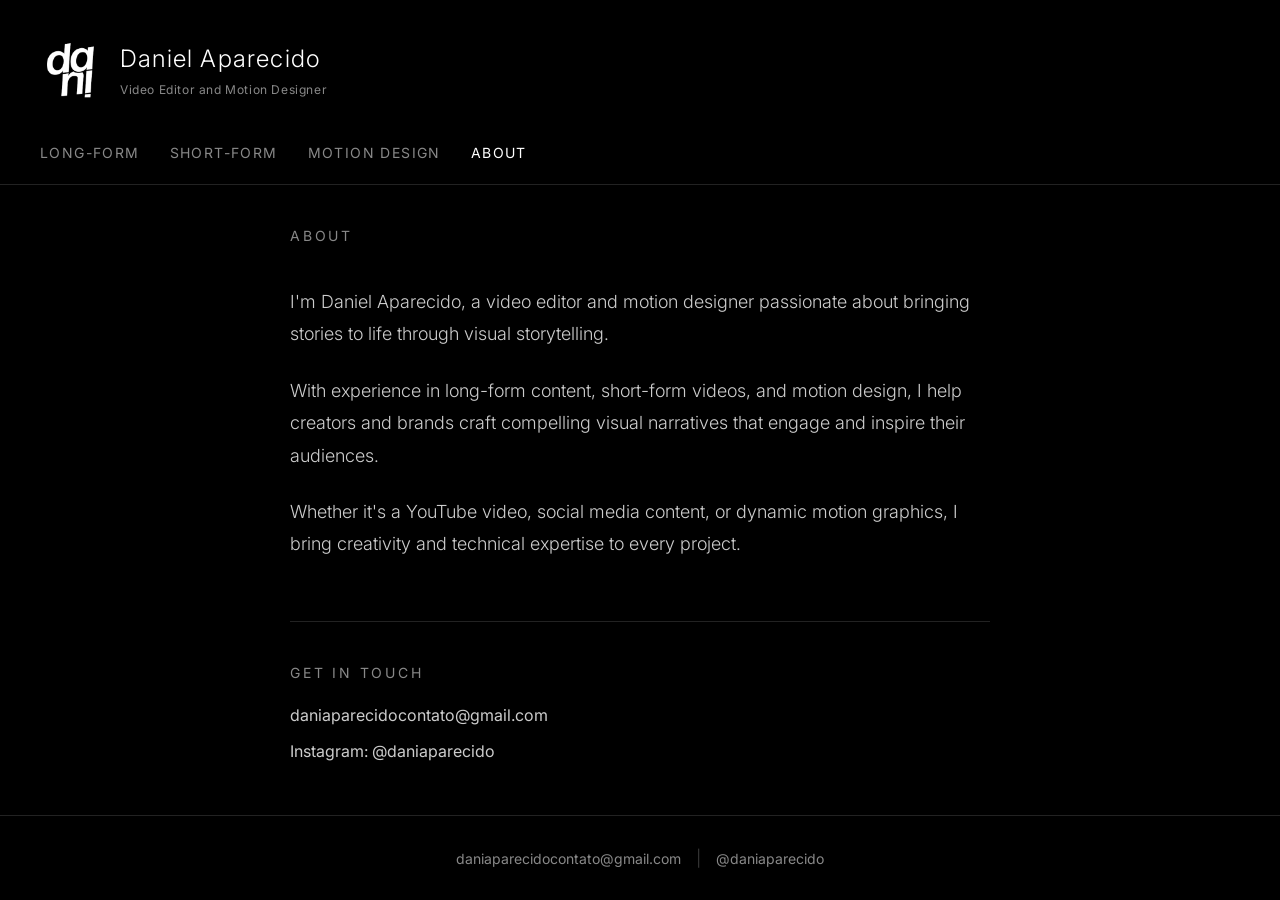
==== about.html @ bfdd849e "Release" ====
<!DOCTYPE html>
<html lang="en">
<head>
    <meta charset="UTF-8">
    <meta name="viewport" content="width=device-width, initial-scale=1.0">
    <meta name="description" content="About Daniel Aparecido - Video Editor and Motion Designer.">
    <title>About | Daniel Aparecido</title>
    <link rel="preconnect" href="https://fonts.googleapis.com">
    <link rel="preconnect" href="https://fonts.gstatic.com" crossorigin>
    <link href="https://fonts.googleapis.com/css2?family=Inter:wght@300;400;500&display=swap" rel="stylesheet">
    <link rel="stylesheet" href="css/styles.css">
</head>
<body>
    <header class="header">
        <div class="header-content">
            <a href="index.html" class="logo-link">
                <img src="images/logo.png" alt="Daniel Aparecido Logo" class="logo">
            </a>
            <div class="header-text">
                <h1 class="site-title">Daniel Aparecido</h1>
                <p class="site-subtitle">Video Editor and Motion Designer</p>
            </div>
        </div>
    </header>

    <nav class="nav">
        <ul class="nav-list">
            <li><a href="index.html" class="nav-link">Long-form</a></li>
            <li><a href="index.html#short-form" class="nav-link">Short-form</a></li>
            <li><a href="index.html#motion-design" class="nav-link">Motion Design</a></li>
            <li><a href="about.html" class="nav-link active">About</a></li>
        </ul>
    </nav>

    <main class="main about-main">
        <div class="about-content">
            <div class="about-text">
                <h2 class="about-heading">ABOUT</h2>
                <p class="about-bio">
                    I'm Daniel Aparecido, a video editor and motion designer passionate about bringing stories to life through visual storytelling.
                </p>
                <p class="about-bio">
                    With experience in long-form content, short-form videos, and motion design, I help creators and brands craft compelling visual narratives that engage and inspire their audiences.
                </p>
                <p class="about-bio">
                    Whether it's a YouTube video, social media content, or dynamic motion graphics, I bring creativity and technical expertise to every project.
                </p>

                <div class="about-contact">
                    <h3 class="contact-heading">GET IN TOUCH</h3>
                    <p class="contact-item">
                        <a href="mailto:daniaparecidocontato@gmail.com">daniaparecidocontato@gmail.com</a>
                    </p>
                    <p class="contact-item">
                        <a href="https://instagram.com/daniaparecido" target="_blank" rel="noopener noreferrer">Instagram: @daniaparecido</a>
                    </p>
                </div>
            </div>
        </div>
    </main>

    <footer class="footer">
        <div class="footer-content">
            <a href="mailto:daniaparecidocontato@gmail.com" class="footer-link">daniaparecidocontato@gmail.com</a>
            <span class="footer-divider">|</span>
            <a href="https://instagram.com/daniaparecido" target="_blank" rel="noopener noreferrer" class="footer-link">@daniaparecido</a>
        </div>
    </footer>
</body>
</html>
---- css/styles.css ----
/* ========================================
   CSS Reset & Base Styles
   ======================================== */
*, *::before, *::after {
    margin: 0;
    padding: 0;
    box-sizing: border-box;
}

html {
    font-size: 16px;
    scroll-behavior: smooth;
}

body {
    font-family: 'Inter', 'Helvetica Neue', Helvetica, Arial, sans-serif;
    background-color: #000000;
    color: #ffffff;
    min-height: 100vh;
    display: flex;
    flex-direction: column;
    line-height: 1.5;
}

a {
    color: #ffffff;
    text-decoration: none;
    transition: color 0.2s ease;
}

a:hover {
    color: #888888;
}

img {
    max-width: 100%;
    height: auto;
    display: block;
}

ul {
    list-style: none;
}

button {
    font-family: inherit;
    cursor: pointer;
    border: none;
    background: none;
}

/* ========================================
   Header
   ======================================== */
.header {
    padding: 40px 40px 20px;
}

.header-content {
    display: flex;
    align-items: center;
    gap: 20px;
}

.logo-link {
    display: block;
    flex-shrink: 0;
}

.logo {
    width: 60px;
    height: 60px;
    object-fit: contain;
}

.header-text {
    display: flex;
    flex-direction: column;
    gap: 4px;
}

.site-title {
    font-size: 24px;
    font-weight: 300;
    letter-spacing: 0.05em;
}

.site-subtitle {
    font-size: 12px;
    font-weight: 400;
    letter-spacing: 0.05em;
    color: #888888;
}

/* ========================================
   Navigation
   ======================================== */
.nav {
    padding: 20px 40px;
    border-bottom: 1px solid #222222;
}

.nav-list {
    display: flex;
    flex-wrap: wrap;
    gap: 30px;
}

.nav-link {
    font-size: 14px;
    font-weight: 400;
    letter-spacing: 0.1em;
    text-transform: uppercase;
    color: #888888;
    transition: color 0.2s ease;
}

.nav-link:hover,
.nav-link.active {
    color: #ffffff;
}

/* ========================================
   Main Content
   ======================================== */
.main {
    flex: 1;
    padding: 40px;
}

/* ========================================
   Project Grid
   ======================================== */
.grid {
    display: grid;
    grid-template-columns: repeat(3, 1fr);
    gap: 8px;
}

.grid-item {
    position: relative;
    aspect-ratio: 16 / 9;
    overflow: hidden;
    cursor: pointer;
    background-color: #111111;
}

.grid-item img {
    width: 100%;
    height: 100%;
    object-fit: cover;
    transition: transform 0.3s ease, opacity 0.3s ease;
}

.grid-item:hover img {
    transform: scale(1.05);
    filter: brightness(0.6);
}

/* Play Icon */
.play-icon {
    position: absolute;
    top: 50%;
    left: 50%;
    transform: translate(-50%, -50%) scale(0.8);
    width: 70px;
    height: 70px;
    background: rgba(255, 255, 255, 0.95);
    border-radius: 50%;
    display: flex;
    align-items: center;
    justify-content: center;
    opacity: 0;
    transition: opacity 0.3s ease, transform 0.3s ease;
    z-index: 1;
}

.play-icon svg {
    width: 30px;
    height: 30px;
    color: #000000;
    margin-left: 4px;
}

.grid-item:hover .play-icon {
    opacity: 1;
    transform: translate(-50%, -50%) scale(1);
}

.grid-item-overlay {
    position: absolute;
    bottom: 0;
    left: 0;
    right: 0;
    padding: 20px;
    background: linear-gradient(transparent, rgba(0, 0, 0, 0.8));
    opacity: 0;
    transition: opacity 0.3s ease;
    z-index: 2;
}

.grid-item:hover .grid-item-overlay {
    opacity: 1;
}

.grid-item-title {
    font-size: 16px;
    font-weight: 400;
    margin-bottom: 4px;
}

.grid-item-category {
    font-size: 12px;
    font-weight: 400;
    text-transform: uppercase;
    letter-spacing: 0.1em;
    color: #888888;
}

/* ========================================
   Lightbox Modal
   ======================================== */
.lightbox {
    display: none;
    position: fixed;
    top: 0;
    left: 0;
    width: 100%;
    height: 100%;
    background-color: rgba(0, 0, 0, 0.95);
    z-index: 1000;
    align-items: center;
    justify-content: center;
}

.lightbox.active {
    display: flex;
}

.lightbox-close {
    position: absolute;
    top: 20px;
    right: 30px;
    font-size: 40px;
    color: #ffffff;
    background: none;
    border: none;
    cursor: pointer;
    z-index: 1001;
    transition: color 0.2s ease;
    line-height: 1;
}

.lightbox-close:hover {
    color: #888888;
}

.lightbox-content {
    width: 90%;
    max-width: 1200px;
}

.video-container {
    position: relative;
    width: 100%;
    padding-bottom: 56.25%; /* 16:9 aspect ratio */
    background-color: #000000;
}

.video-container iframe {
    position: absolute;
    top: 0;
    left: 0;
    width: 100%;
    height: 100%;
    border: none;
}

/* ========================================
   Footer
   ======================================== */
.footer {
    padding: 30px 40px;
    border-top: 1px solid #222222;
}

.footer-content {
    display: flex;
    justify-content: center;
    align-items: center;
    gap: 15px;
    flex-wrap: wrap;
}

.footer-link {
    font-size: 14px;
    color: #888888;
    transition: color 0.2s ease;
}

.footer-link:hover {
    color: #ffffff;
}

.footer-divider {
    color: #333333;
}

/* ========================================
   About Page
   ======================================== */
.about-main {
    display: flex;
    justify-content: center;
}

.about-content {
    max-width: 700px;
    width: 100%;
}

.about-heading {
    font-size: 14px;
    font-weight: 400;
    letter-spacing: 0.2em;
    margin-bottom: 40px;
    color: #888888;
}

.about-bio {
    font-size: 18px;
    font-weight: 300;
    line-height: 1.8;
    margin-bottom: 24px;
    color: #cccccc;
}

.about-contact {
    margin-top: 60px;
    padding-top: 40px;
    border-top: 1px solid #222222;
}

.contact-heading {
    font-size: 14px;
    font-weight: 400;
    letter-spacing: 0.2em;
    margin-bottom: 20px;
    color: #888888;
}

.contact-item {
    font-size: 16px;
    margin-bottom: 12px;
}

.contact-item a {
    color: #cccccc;
}

.contact-item a:hover {
    color: #ffffff;
}

/* ========================================
   Responsive Design - Tablet
   ======================================== */
@media (max-width: 1024px) {
    .grid {
        grid-template-columns: repeat(2, 1fr);
    }

    .header {
        padding: 30px 30px 15px;
    }

    .nav {
        padding: 15px 30px;
    }

    .main {
        padding: 30px;
    }

    .footer {
        padding: 25px 30px;
    }
}

/* ========================================
   Responsive Design - Mobile
   ======================================== */
@media (max-width: 768px) {
    .grid {
        grid-template-columns: 1fr;
    }

    .header {
        padding: 20px 20px 10px;
    }

    .header-content {
        gap: 15px;
    }

    .logo {
        width: 50px;
        height: 50px;
    }

    .site-title {
        font-size: 18px;
        letter-spacing: 0.15em;
    }

    .site-subtitle {
        font-size: 10px;
    }

    .nav {
        padding: 15px 20px;
    }

    .nav-list {
        gap: 15px 20px;
    }

    .nav-link {
        font-size: 12px;
    }

    .main {
        padding: 20px;
    }

    .grid {
        gap: 15px;
    }

    /* Show overlay and play icon on mobile since no hover */
    .grid-item-overlay {
        opacity: 1;
    }

    .play-icon {
        opacity: 1;
        transform: translate(-50%, -50%) scale(1);
        width: 60px;
        height: 60px;
    }

    .play-icon svg {
        width: 24px;
        height: 24px;
    }

    .lightbox-close {
        top: 15px;
        right: 20px;
        font-size: 32px;
    }

    .lightbox-content {
        width: 95%;
    }

    .footer {
        padding: 20px;
    }

    .footer-content {
        flex-direction: column;
        gap: 10px;
    }

    .footer-divider {
        display: none;
    }

    .about-bio {
        font-size: 16px;
    }

    .about-contact {
        margin-top: 40px;
        padding-top: 30px;
    }
}

/* ========================================
   Utility Classes
   ======================================== */
.hidden {
    display: none !important;
}

/* Loading state for images */
.grid-item img.loading {
    opacity: 0;
}

.grid-item img.loaded {
    opacity: 1;
}
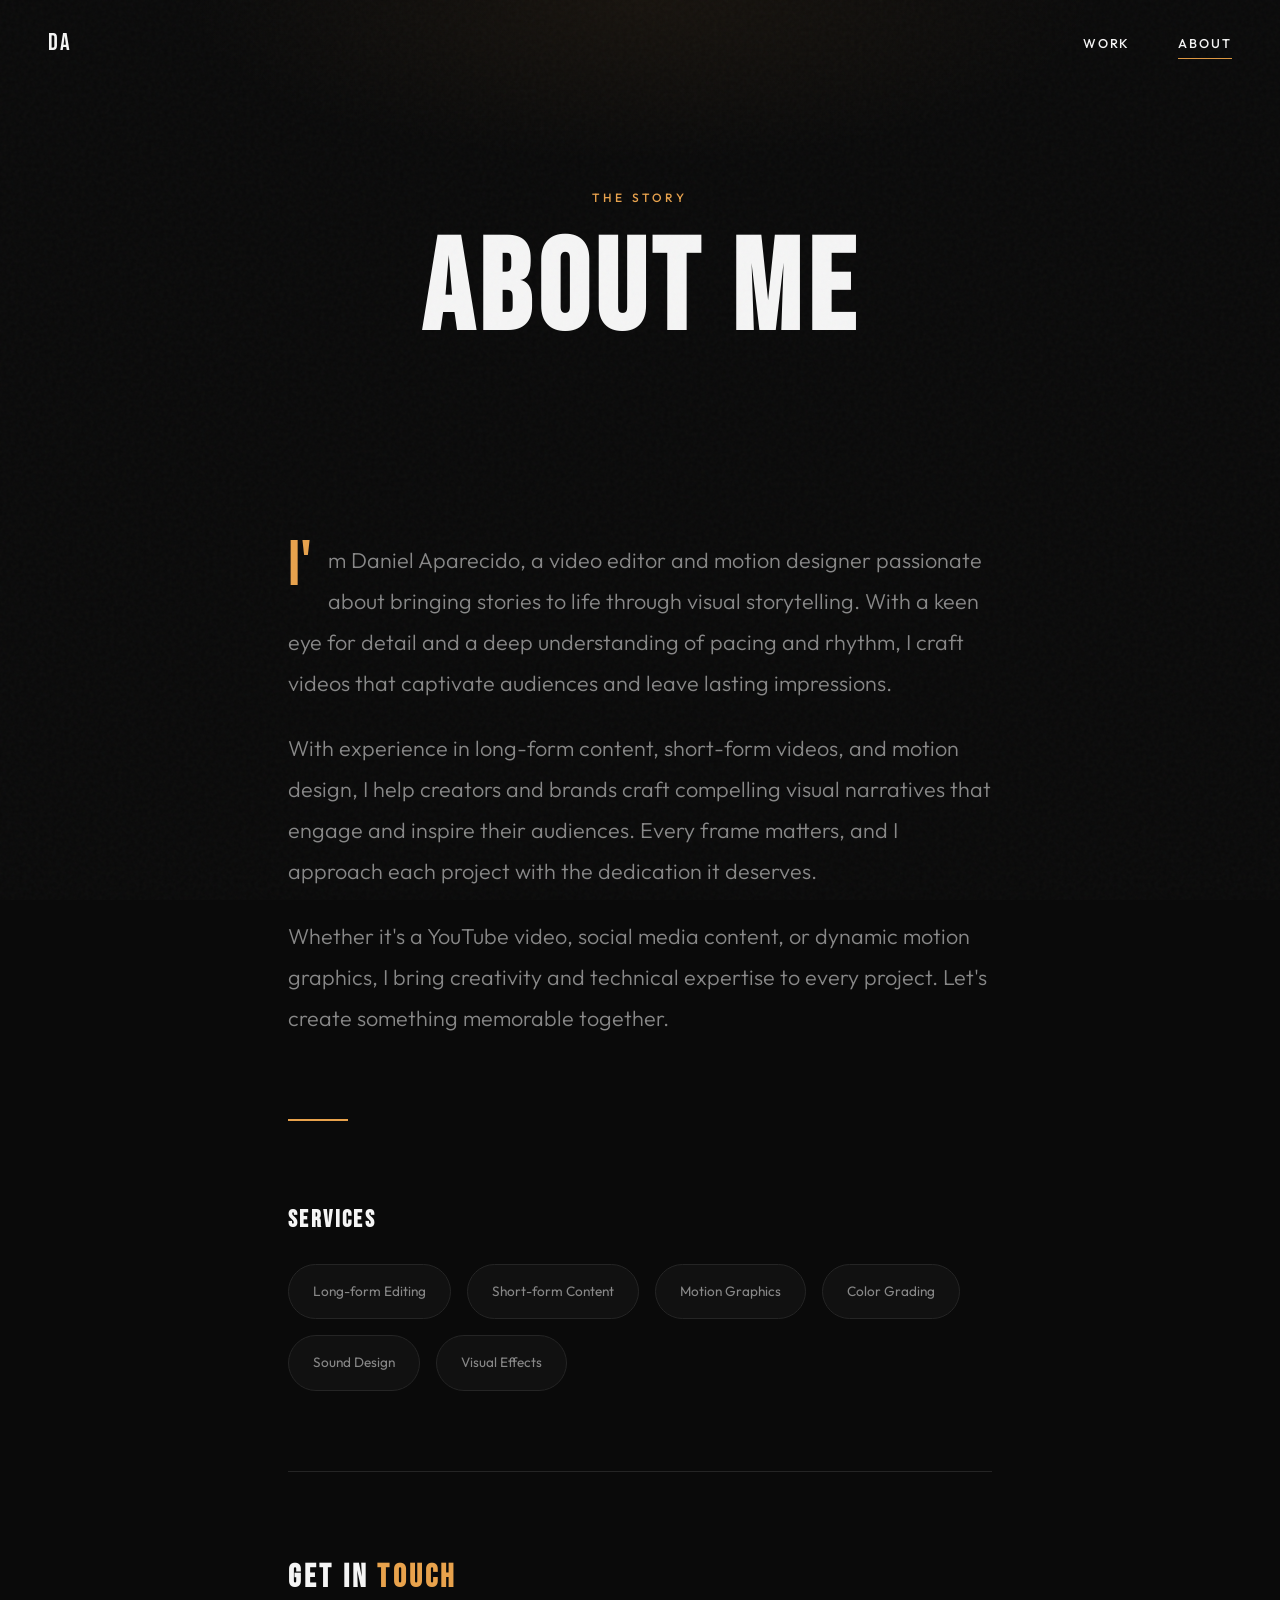
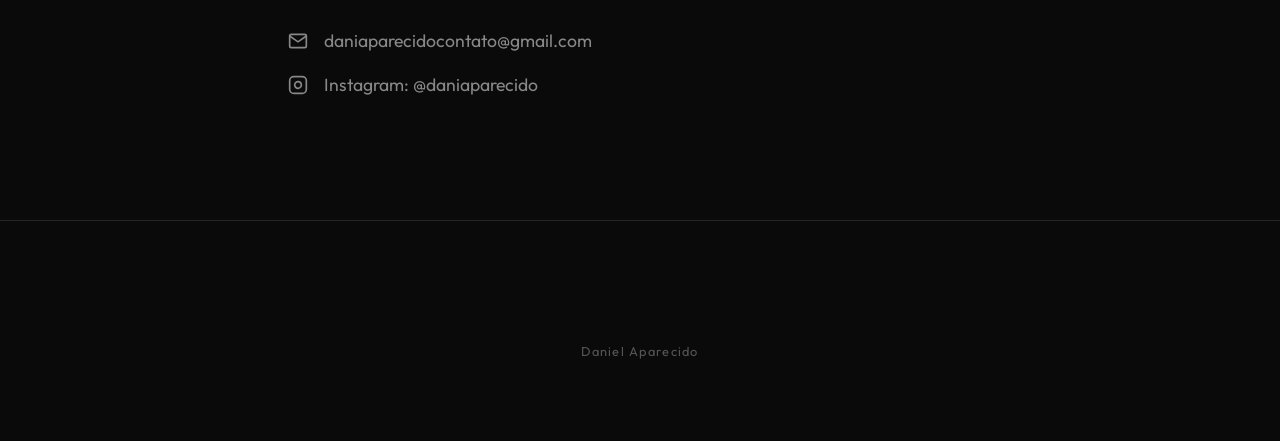
==== commit 4f71f152: "Claude Code Skill Redesign" ====
--- a/about.html
+++ b/about.html
@@ -7,64 +7,80 @@
     <title>About | Daniel Aparecido</title>
     <link rel="preconnect" href="https://fonts.googleapis.com">
     <link rel="preconnect" href="https://fonts.gstatic.com" crossorigin>
-    <link href="https://fonts.googleapis.com/css2?family=Inter:wght@300;400;500&display=swap" rel="stylesheet">
+    <link href="https://fonts.googleapis.com/css2?family=Bebas+Neue&family=Outfit:wght@300;400;500&display=swap" rel="stylesheet">
     <link rel="stylesheet" href="css/styles.css">
 </head>
 <body>
-    <header class="header">
-        <div class="header-content">
-            <a href="index.html" class="logo-link">
-                <img src="images/logo.png" alt="Daniel Aparecido Logo" class="logo">
-            </a>
-            <div class="header-text">
-                <h1 class="site-title">Daniel Aparecido</h1>
-                <p class="site-subtitle">Video Editor and Motion Designer</p>
-            </div>
-        </div>
-    </header>
-
+    <!-- Fixed Navigation -->
     <nav class="nav">
+        <a href="index.html" class="nav-logo">DA</a>
         <ul class="nav-list">
-            <li><a href="index.html" class="nav-link">Long-form</a></li>
-            <li><a href="index.html#short-form" class="nav-link">Short-form</a></li>
-            <li><a href="index.html#motion-design" class="nav-link">Motion Design</a></li>
+            <li><a href="index.html#work" class="nav-link">Work</a></li>
             <li><a href="about.html" class="nav-link active">About</a></li>
         </ul>
     </nav>
 
-    <main class="main about-main">
+    <!-- About Hero -->
+    <section class="about-hero">
+        <div class="about-hero-content">
+            <p class="about-label">The Story</p>
+            <h1 class="about-title">About Me</h1>
+        </div>
+    </section>
+
+    <!-- About Content -->
+    <main class="about-main">
         <div class="about-content">
-            <div class="about-text">
-                <h2 class="about-heading">ABOUT</h2>
-                <p class="about-bio">
-                    I'm Daniel Aparecido, a video editor and motion designer passionate about bringing stories to life through visual storytelling.
-                </p>
-                <p class="about-bio">
-                    With experience in long-form content, short-form videos, and motion design, I help creators and brands craft compelling visual narratives that engage and inspire their audiences.
-                </p>
-                <p class="about-bio">
-                    Whether it's a YouTube video, social media content, or dynamic motion graphics, I bring creativity and technical expertise to every project.
-                </p>
+            <p class="about-bio">
+                I'm Daniel Aparecido, a video editor and motion designer passionate about bringing stories to life through visual storytelling. With a keen eye for detail and a deep understanding of pacing and rhythm, I craft videos that captivate audiences and leave lasting impressions.
+            </p>
+            <p class="about-bio">
+                With experience in long-form content, short-form videos, and motion design, I help creators and brands craft compelling visual narratives that engage and inspire their audiences. Every frame matters, and I approach each project with the dedication it deserves.
+            </p>
+            <p class="about-bio">
+                Whether it's a YouTube video, social media content, or dynamic motion graphics, I bring creativity and technical expertise to every project. Let's create something memorable together.
+            </p>
 
-                <div class="about-contact">
-                    <h3 class="contact-heading">GET IN TOUCH</h3>
-                    <p class="contact-item">
-                        <a href="mailto:daniaparecidocontato@gmail.com">daniaparecidocontato@gmail.com</a>
-                    </p>
-                    <p class="contact-item">
-                        <a href="https://instagram.com/daniaparecido" target="_blank" rel="noopener noreferrer">Instagram: @daniaparecido</a>
-                    </p>
+            <div class="about-divider"></div>
+
+            <div class="about-services">
+                <h2 class="about-services-title">Services</h2>
+                <div class="about-services-list">
+                    <span class="service-tag">Long-form Editing</span>
+                    <span class="service-tag">Short-form Content</span>
+                    <span class="service-tag">Motion Graphics</span>
+                    <span class="service-tag">Color Grading</span>
+                    <span class="service-tag">Sound Design</span>
+                    <span class="service-tag">Visual Effects</span>
+                </div>
+            </div>
+
+            <div class="about-contact">
+                <h3 class="about-contact-title">Get In <span>Touch</span></h3>
+                <div class="contact-links">
+                    <a href="mailto:daniaparecidocontato@gmail.com" class="contact-link">
+                        <svg viewBox="0 0 24 24" fill="none" stroke="currentColor" stroke-width="2">
+                            <path d="M4 4h16c1.1 0 2 .9 2 2v12c0 1.1-.9 2-2 2H4c-1.1 0-2-.9-2-2V6c0-1.1.9-2 2-2z"></path>
+                            <polyline points="22,6 12,13 2,6"></polyline>
+                        </svg>
+                        daniaparecidocontato@gmail.com
+                    </a>
+                    <a href="https://instagram.com/daniaparecido" target="_blank" rel="noopener noreferrer" class="contact-link">
+                        <svg viewBox="0 0 24 24" fill="none" stroke="currentColor" stroke-width="2">
+                            <rect x="2" y="2" width="20" height="20" rx="5" ry="5"></rect>
+                            <path d="M16 11.37A4 4 0 1 1 12.63 8 4 4 0 0 1 16 11.37z"></path>
+                            <line x1="17.5" y1="6.5" x2="17.51" y2="6.5"></line>
+                        </svg>
+                        Instagram: @daniaparecido
+                    </a>
                 </div>
             </div>
         </div>
     </main>
 
-    <footer class="footer">
-        <div class="footer-content">
-            <a href="mailto:daniaparecidocontato@gmail.com" class="footer-link">daniaparecidocontato@gmail.com</a>
-            <span class="footer-divider">|</span>
-            <a href="https://instagram.com/daniaparecido" target="_blank" rel="noopener noreferrer" class="footer-link">@daniaparecido</a>
-        </div>
+    <!-- Footer -->
+    <footer class="footer" style="margin-top: 0;">
+        <p class="footer-bottom">Daniel Aparecido</p>
     </footer>
 </body>
 </html>
--- a/css/styles.css
+++ b/css/styles.css
@@ -1,3 +1,39 @@
+/* ========================================
+   CINEMA NOIR EDITORIAL - Daniel Aparecido Portfolio
+   ======================================== */
+
+/* ========================================
+   CSS Custom Properties
+   ======================================== */
+:root {
+    /* Colors */
+    --bg-deep: #0a0a0a;
+    --bg-elevated: #111111;
+    --bg-surface: #1a1a1a;
+    --accent: #e8a24c;
+    --accent-dim: #c4883d;
+    --text-primary: #f5f5f5;
+    --text-secondary: #888888;
+    --text-muted: #555555;
+    --border: #252525;
+
+    /* Typography */
+    --font-display: 'Bebas Neue', 'Impact', sans-serif;
+    --font-body: 'Outfit', 'Helvetica Neue', sans-serif;
+
+    /* Spacing */
+    --space-xs: 8px;
+    --space-sm: 16px;
+    --space-md: 24px;
+    --space-lg: 48px;
+    --space-xl: 80px;
+    --space-2xl: 120px;
+
+    /* Transitions */
+    --ease-out-expo: cubic-bezier(0.16, 1, 0.3, 1);
+    --ease-out-back: cubic-bezier(0.34, 1.56, 0.64, 1);
+}
+
 /* ========================================
    CSS Reset & Base Styles
    ======================================== */
@@ -13,23 +49,33 @@
 }
 
 body {
-    font-family: 'Inter', 'Helvetica Neue', Helvetica, Arial, sans-serif;
-    background-color: #000000;
-    color: #ffffff;
+    font-family: var(--font-body);
+    background-color: var(--bg-deep);
+    color: var(--text-primary);
     min-height: 100vh;
-    display: flex;
-    flex-direction: column;
-    line-height: 1.5;
+    line-height: 1.6;
+    overflow-x: hidden;
+    -webkit-font-smoothing: antialiased;
+    -moz-osx-font-smoothing: grayscale;
+}
+
+/* Film Grain Overlay */
+body::before {
+    content: '';
+    position: fixed;
+    top: 0;
+    left: 0;
+    width: 100%;
+    height: 100%;
+    pointer-events: none;
+    z-index: 10000;
+    opacity: 0.035;
+    background-image: url("data:image/svg+xml,%3Csvg viewBox='0 0 256 256' xmlns='http://www.w3.org/2000/svg'%3E%3Cfilter id='noise'%3E%3CfeTurbulence type='fractalNoise' baseFrequency='0.85' numOctaves='4' stitchTiles='stitch'/%3E%3C/filter%3E%3Crect width='100%25' height='100%25' filter='url(%23noise)'/%3E%3C/svg%3E");
 }
 
 a {
-    color: #ffffff;
+    color: inherit;
     text-decoration: none;
-    transition: color 0.2s ease;
-}
-
-a:hover {
-    color: #888888;
 }
 
 img {
@@ -47,114 +93,382 @@
     cursor: pointer;
     border: none;
     background: none;
-}
-
-/* ========================================
-   Header
-   ======================================== */
-.header {
-    padding: 40px 40px 20px;
-}
-
-.header-content {
-    display: flex;
+    color: inherit;
+}
+
+::selection {
+    background: var(--accent);
+    color: var(--bg-deep);
+}
+
+/* ========================================
+   Hero Section
+   ======================================== */
+.hero {
+    min-height: 100vh;
+    display: flex;
+    flex-direction: column;
+    justify-content: center;
     align-items: center;
-    gap: 20px;
-}
-
-.logo-link {
+    position: relative;
+    padding: var(--space-lg);
+    overflow: hidden;
+}
+
+.hero::before {
+    content: '';
+    position: absolute;
+    top: 0;
+    left: 0;
+    right: 0;
+    bottom: 0;
+    background:
+        radial-gradient(ellipse 80% 50% at 50% -20%, rgba(232, 162, 76, 0.08) 0%, transparent 50%),
+        radial-gradient(ellipse 60% 40% at 100% 100%, rgba(232, 162, 76, 0.05) 0%, transparent 40%);
+    pointer-events: none;
+}
+
+/* Film Strip Decoration */
+.hero::after {
+    content: '';
+    position: absolute;
+    left: 40px;
+    top: 0;
+    bottom: 0;
+    width: 2px;
+    background: repeating-linear-gradient(
+        to bottom,
+        var(--border) 0px,
+        var(--border) 20px,
+        transparent 20px,
+        transparent 40px
+    );
+    opacity: 0.5;
+}
+
+.hero-content {
+    text-align: center;
+    position: relative;
+    z-index: 1;
+}
+
+.hero-logo {
+    width: 80px;
+    height: 80px;
+    margin: 0 auto var(--space-lg);
+    opacity: 0;
+    animation: fadeInUp 1s var(--ease-out-expo) 0.2s forwards;
+}
+
+.hero-logo img {
+    width: 100%;
+    height: 100%;
+    object-fit: contain;
+    filter: grayscale(100%) brightness(1.2);
+    transition: filter 0.4s ease;
+}
+
+.hero-logo:hover img {
+    filter: grayscale(0%) brightness(1);
+}
+
+.hero-title {
+    font-family: var(--font-display);
+    font-size: clamp(4rem, 15vw, 12rem);
+    font-weight: 400;
+    letter-spacing: 0.08em;
+    line-height: 0.9;
+    text-transform: uppercase;
+    margin-bottom: var(--space-md);
+    opacity: 0;
+    animation: heroTitleReveal 1.2s var(--ease-out-expo) 0.4s forwards;
+}
+
+.hero-title span {
     display: block;
-    flex-shrink: 0;
-}
-
-.logo {
-    width: 60px;
+    overflow: hidden;
+}
+
+.hero-title .first-name {
+    color: var(--text-primary);
+}
+
+.hero-title .last-name {
+    color: var(--accent);
+    -webkit-text-stroke: 1px var(--accent);
+}
+
+.hero-subtitle {
+    font-size: clamp(0.875rem, 2vw, 1.125rem);
+    font-weight: 300;
+    letter-spacing: 0.3em;
+    text-transform: uppercase;
+    color: var(--text-secondary);
+    margin-bottom: var(--space-xl);
+    opacity: 0;
+    animation: fadeInUp 1s var(--ease-out-expo) 0.8s forwards;
+}
+
+.hero-subtitle::before,
+.hero-subtitle::after {
+    content: '—';
+    margin: 0 var(--space-sm);
+    color: var(--accent);
+}
+
+.hero-scroll {
+    position: absolute;
+    bottom: var(--space-lg);
+    left: 50%;
+    transform: translateX(-50%);
+    display: flex;
+    flex-direction: column;
+    align-items: center;
+    gap: var(--space-sm);
+    color: var(--text-muted);
+    font-size: 0.75rem;
+    letter-spacing: 0.2em;
+    text-transform: uppercase;
+    opacity: 0;
+    animation: fadeInUp 1s var(--ease-out-expo) 1.2s forwards;
+    cursor: pointer;
+    transition: color 0.3s ease;
+}
+
+.hero-scroll:hover {
+    color: var(--accent);
+}
+
+.hero-scroll-line {
+    width: 1px;
     height: 60px;
-    object-fit: contain;
-}
-
-.header-text {
-    display: flex;
-    flex-direction: column;
-    gap: 4px;
-}
-
-.site-title {
-    font-size: 24px;
-    font-weight: 300;
+    background: linear-gradient(to bottom, var(--accent), transparent);
+    animation: scrollPulse 2s ease-in-out infinite;
+}
+
+/* ========================================
+   Navigation
+   ======================================== */
+.nav {
+    position: fixed;
+    top: 0;
+    left: 0;
+    right: 0;
+    padding: var(--space-md) var(--space-lg);
+    display: flex;
+    justify-content: space-between;
+    align-items: center;
+    z-index: 100;
+    mix-blend-mode: difference;
+}
+
+.nav-logo {
+    font-family: var(--font-display);
+    font-size: 1.5rem;
+    letter-spacing: 0.1em;
+    color: white;
+    opacity: 0;
+    animation: fadeIn 0.8s var(--ease-out-expo) 1.5s forwards;
+}
+
+.nav-list {
+    display: flex;
+    gap: var(--space-lg);
+    opacity: 0;
+    animation: fadeIn 0.8s var(--ease-out-expo) 1.5s forwards;
+}
+
+.nav-link {
+    font-size: 0.8rem;
+    font-weight: 500;
+    letter-spacing: 0.15em;
+    text-transform: uppercase;
+    color: white;
+    position: relative;
+    padding: var(--space-xs) 0;
+    transition: opacity 0.3s ease;
+}
+
+.nav-link::after {
+    content: '';
+    position: absolute;
+    bottom: 0;
+    left: 0;
+    width: 100%;
+    height: 1px;
+    background: var(--accent);
+    transform: scaleX(0);
+    transform-origin: right;
+    transition: transform 0.4s var(--ease-out-expo);
+}
+
+.nav-link:hover::after,
+.nav-link.active::after {
+    transform: scaleX(1);
+    transform-origin: left;
+}
+
+.nav-link .count {
+    font-size: 0.65rem;
+    color: var(--text-muted);
+    margin-left: 4px;
+    vertical-align: super;
+}
+
+/* ========================================
+   Main Content
+   ======================================== */
+.main {
+    padding: var(--space-xl) var(--space-lg);
+    max-width: 1600px;
+    margin: 0 auto;
+}
+
+.section-header {
+    margin-bottom: var(--space-xl);
+    opacity: 0;
+    transform: translateY(30px);
+    transition: all 0.8s var(--ease-out-expo);
+}
+
+.section-header.revealed {
+    opacity: 1;
+    transform: translateY(0);
+}
+
+.section-label {
+    font-size: 0.75rem;
+    font-weight: 500;
+    letter-spacing: 0.3em;
+    text-transform: uppercase;
+    color: var(--accent);
+    margin-bottom: var(--space-sm);
+}
+
+.section-title {
+    font-family: var(--font-display);
+    font-size: clamp(2.5rem, 6vw, 4.5rem);
     letter-spacing: 0.05em;
-}
-
-.site-subtitle {
-    font-size: 12px;
-    font-weight: 400;
-    letter-spacing: 0.05em;
-    color: #888888;
-}
-
-/* ========================================
-   Navigation
-   ======================================== */
-.nav {
-    padding: 20px 40px;
-    border-bottom: 1px solid #222222;
-}
-
-.nav-list {
-    display: flex;
-    flex-wrap: wrap;
-    gap: 30px;
-}
-
-.nav-link {
-    font-size: 14px;
-    font-weight: 400;
-    letter-spacing: 0.1em;
-    text-transform: uppercase;
-    color: #888888;
-    transition: color 0.2s ease;
-}
-
-.nav-link:hover,
-.nav-link.active {
-    color: #ffffff;
-}
-
-/* ========================================
-   Main Content
-   ======================================== */
-.main {
-    flex: 1;
-    padding: 40px;
-}
-
-/* ========================================
-   Project Grid
+    color: var(--text-primary);
+}
+
+/* ========================================
+   Project Grid - Masonry Style
    ======================================== */
 .grid {
     display: grid;
-    grid-template-columns: repeat(3, 1fr);
-    gap: 8px;
+    grid-template-columns: repeat(12, 1fr);
+    gap: var(--space-sm);
 }
 
 .grid-item {
     position: relative;
-    aspect-ratio: 16 / 9;
     overflow: hidden;
     cursor: pointer;
-    background-color: #111111;
+    background-color: var(--bg-elevated);
+    border-radius: 4px;
+    opacity: 0;
+    transform: translateY(40px);
+    transition: all 0.8s var(--ease-out-expo);
+}
+
+.grid-item.revealed {
+    opacity: 1;
+    transform: translateY(0);
+}
+
+/* Grid Item Sizes */
+.grid-item:nth-child(6n+1) {
+    grid-column: span 8;
+    aspect-ratio: 16 / 9;
+}
+
+.grid-item:nth-child(6n+2) {
+    grid-column: span 4;
+    aspect-ratio: 4 / 3;
+}
+
+.grid-item:nth-child(6n+3) {
+    grid-column: span 4;
+    aspect-ratio: 4 / 3;
+}
+
+.grid-item:nth-child(6n+4) {
+    grid-column: span 4;
+    aspect-ratio: 4 / 3;
+}
+
+.grid-item:nth-child(6n+5) {
+    grid-column: span 4;
+    aspect-ratio: 4 / 3;
+}
+
+.grid-item:nth-child(6n+6) {
+    grid-column: span 8;
+    aspect-ratio: 16 / 9;
+}
+
+/* Featured Project */
+.grid-item.featured {
+    grid-column: span 12;
+    aspect-ratio: 21 / 9;
 }
 
 .grid-item img {
     width: 100%;
     height: 100%;
     object-fit: cover;
-    transition: transform 0.3s ease, opacity 0.3s ease;
+    transition: transform 0.8s var(--ease-out-expo), filter 0.4s ease;
+    filter: grayscale(30%) brightness(0.9);
 }
 
 .grid-item:hover img {
-    transform: scale(1.05);
-    filter: brightness(0.6);
+    transform: scale(1.08);
+    filter: grayscale(0%) brightness(0.7);
+}
+
+/* Project Overlay */
+.grid-item-overlay {
+    position: absolute;
+    inset: 0;
+    display: flex;
+    flex-direction: column;
+    justify-content: flex-end;
+    padding: var(--space-md);
+    background: linear-gradient(
+        to top,
+        rgba(10, 10, 10, 0.95) 0%,
+        rgba(10, 10, 10, 0.4) 40%,
+        transparent 100%
+    );
+    opacity: 0;
+    transition: opacity 0.4s ease;
+}
+
+.grid-item:hover .grid-item-overlay {
+    opacity: 1;
+}
+
+.grid-item-category {
+    font-size: 0.7rem;
+    font-weight: 500;
+    letter-spacing: 0.2em;
+    text-transform: uppercase;
+    color: var(--accent);
+    margin-bottom: var(--space-xs);
+}
+
+.grid-item-title {
+    font-family: var(--font-display);
+    font-size: clamp(1.25rem, 2vw, 2rem);
+    letter-spacing: 0.05em;
+    color: var(--text-primary);
+    margin-bottom: var(--space-xs);
+}
+
+.grid-item-year {
+    font-size: 0.8rem;
+    color: var(--text-muted);
 }
 
 /* Play Icon */
@@ -163,22 +477,22 @@
     top: 50%;
     left: 50%;
     transform: translate(-50%, -50%) scale(0.8);
-    width: 70px;
-    height: 70px;
-    background: rgba(255, 255, 255, 0.95);
+    width: 80px;
+    height: 80px;
+    background: var(--accent);
     border-radius: 50%;
     display: flex;
     align-items: center;
     justify-content: center;
     opacity: 0;
-    transition: opacity 0.3s ease, transform 0.3s ease;
-    z-index: 1;
+    transition: all 0.5s var(--ease-out-back);
+    box-shadow: 0 10px 40px rgba(232, 162, 76, 0.3);
 }
 
 .play-icon svg {
-    width: 30px;
-    height: 30px;
-    color: #000000;
+    width: 28px;
+    height: 28px;
+    color: var(--bg-deep);
     margin-left: 4px;
 }
 
@@ -187,50 +501,18 @@
     transform: translate(-50%, -50%) scale(1);
 }
 
-.grid-item-overlay {
-    position: absolute;
-    bottom: 0;
-    left: 0;
-    right: 0;
-    padding: 20px;
-    background: linear-gradient(transparent, rgba(0, 0, 0, 0.8));
-    opacity: 0;
-    transition: opacity 0.3s ease;
-    z-index: 2;
-}
-
-.grid-item:hover .grid-item-overlay {
-    opacity: 1;
-}
-
-.grid-item-title {
-    font-size: 16px;
-    font-weight: 400;
-    margin-bottom: 4px;
-}
-
-.grid-item-category {
-    font-size: 12px;
-    font-weight: 400;
-    text-transform: uppercase;
-    letter-spacing: 0.1em;
-    color: #888888;
-}
-
 /* ========================================
    Lightbox Modal
    ======================================== */
 .lightbox {
     display: none;
     position: fixed;
-    top: 0;
-    left: 0;
-    width: 100%;
-    height: 100%;
-    background-color: rgba(0, 0, 0, 0.95);
-    z-index: 1000;
+    inset: 0;
+    background-color: rgba(0, 0, 0, 0.97);
+    z-index: 2000;
     align-items: center;
     justify-content: center;
+    backdrop-filter: blur(10px);
 }
 
 .lightbox.active {
@@ -239,38 +521,43 @@
 
 .lightbox-close {
     position: absolute;
-    top: 20px;
-    right: 30px;
-    font-size: 40px;
-    color: #ffffff;
-    background: none;
-    border: none;
-    cursor: pointer;
-    z-index: 1001;
-    transition: color 0.2s ease;
-    line-height: 1;
+    top: var(--space-md);
+    right: var(--space-lg);
+    font-size: 2.5rem;
+    color: var(--text-secondary);
+    transition: all 0.3s ease;
+    z-index: 2001;
+    width: 50px;
+    height: 50px;
+    display: flex;
+    align-items: center;
+    justify-content: center;
+    border-radius: 50%;
 }
 
 .lightbox-close:hover {
-    color: #888888;
+    color: var(--accent);
+    background: var(--bg-elevated);
 }
 
 .lightbox-content {
     width: 90%;
-    max-width: 1200px;
+    max-width: 1400px;
 }
 
 .video-container {
     position: relative;
     width: 100%;
-    padding-bottom: 56.25%; /* 16:9 aspect ratio */
-    background-color: #000000;
+    padding-bottom: 56.25%;
+    background-color: var(--bg-deep);
+    border-radius: 8px;
+    overflow: hidden;
+    box-shadow: 0 40px 80px rgba(0, 0, 0, 0.5);
 }
 
 .video-container iframe {
     position: absolute;
-    top: 0;
-    left: 0;
+    inset: 0;
     width: 100%;
     height: 100%;
     border: none;
@@ -280,210 +567,425 @@
    Footer
    ======================================== */
 .footer {
-    padding: 30px 40px;
-    border-top: 1px solid #222222;
-}
-
-.footer-content {
+    padding: var(--space-2xl) var(--space-lg) var(--space-xl);
+    text-align: center;
+    border-top: 1px solid var(--border);
+    margin-top: var(--space-2xl);
+}
+
+.footer-cta {
+    margin-bottom: var(--space-xl);
+}
+
+.footer-heading {
+    font-family: var(--font-display);
+    font-size: clamp(2rem, 5vw, 4rem);
+    letter-spacing: 0.05em;
+    margin-bottom: var(--space-md);
+}
+
+.footer-heading span {
+    color: var(--accent);
+}
+
+.footer-text {
+    color: var(--text-secondary);
+    font-size: 1.1rem;
+    max-width: 500px;
+    margin: 0 auto;
+}
+
+.footer-links {
     display: flex;
     justify-content: center;
+    gap: var(--space-lg);
+    flex-wrap: wrap;
+    margin-bottom: var(--space-xl);
+}
+
+.footer-link {
+    display: flex;
     align-items: center;
-    gap: 15px;
+    gap: var(--space-xs);
+    font-size: 0.9rem;
+    color: var(--text-secondary);
+    padding: var(--space-sm) var(--space-md);
+    border: 1px solid var(--border);
+    border-radius: 100px;
+    transition: all 0.3s ease;
+}
+
+.footer-link:hover {
+    color: var(--accent);
+    border-color: var(--accent);
+    background: rgba(232, 162, 76, 0.05);
+}
+
+.footer-link svg {
+    width: 18px;
+    height: 18px;
+}
+
+.footer-bottom {
+    color: var(--text-muted);
+    font-size: 0.8rem;
+    letter-spacing: 0.1em;
+}
+
+/* ========================================
+   About Page
+   ======================================== */
+.about-hero {
+    min-height: 60vh;
+    display: flex;
+    align-items: center;
+    justify-content: center;
+    position: relative;
+    padding: var(--space-2xl) var(--space-lg);
+}
+
+.about-hero::before {
+    content: '';
+    position: absolute;
+    inset: 0;
+    background: radial-gradient(ellipse 60% 50% at 50% 0%, rgba(232, 162, 76, 0.06) 0%, transparent 60%);
+}
+
+.about-hero-content {
+    text-align: center;
+    position: relative;
+    z-index: 1;
+}
+
+.about-label {
+    font-size: 0.75rem;
+    font-weight: 500;
+    letter-spacing: 0.3em;
+    text-transform: uppercase;
+    color: var(--accent);
+    margin-bottom: var(--space-md);
+    opacity: 0;
+    animation: fadeInUp 1s var(--ease-out-expo) 0.2s forwards;
+}
+
+.about-title {
+    font-family: var(--font-display);
+    font-size: clamp(3rem, 10vw, 8rem);
+    letter-spacing: 0.05em;
+    line-height: 0.95;
+    opacity: 0;
+    animation: fadeInUp 1s var(--ease-out-expo) 0.4s forwards;
+}
+
+.about-main {
+    max-width: 800px;
+    margin: 0 auto;
+    padding: 0 var(--space-lg) var(--space-2xl);
+}
+
+.about-content {
+    opacity: 0;
+    animation: fadeInUp 1s var(--ease-out-expo) 0.6s forwards;
+}
+
+.about-bio {
+    font-size: clamp(1.1rem, 2vw, 1.35rem);
+    font-weight: 300;
+    line-height: 1.9;
+    color: var(--text-secondary);
+    margin-bottom: var(--space-md);
+}
+
+.about-bio:first-of-type::first-letter {
+    font-family: var(--font-display);
+    font-size: 4rem;
+    float: left;
+    line-height: 0.8;
+    margin-right: var(--space-sm);
+    color: var(--accent);
+}
+
+.about-divider {
+    width: 60px;
+    height: 2px;
+    background: var(--accent);
+    margin: var(--space-xl) 0;
+}
+
+.about-services {
+    margin: var(--space-xl) 0;
+}
+
+.about-services-title {
+    font-family: var(--font-display);
+    font-size: 1.5rem;
+    letter-spacing: 0.1em;
+    margin-bottom: var(--space-md);
+    color: var(--text-primary);
+}
+
+.about-services-list {
+    display: flex;
     flex-wrap: wrap;
-}
-
-.footer-link {
-    font-size: 14px;
-    color: #888888;
-    transition: color 0.2s ease;
-}
-
-.footer-link:hover {
-    color: #ffffff;
-}
-
-.footer-divider {
-    color: #333333;
-}
-
-/* ========================================
-   About Page
-   ======================================== */
-.about-main {
-    display: flex;
-    justify-content: center;
-}
-
-.about-content {
-    max-width: 700px;
-    width: 100%;
-}
-
-.about-heading {
-    font-size: 14px;
-    font-weight: 400;
-    letter-spacing: 0.2em;
-    margin-bottom: 40px;
-    color: #888888;
-}
-
-.about-bio {
-    font-size: 18px;
-    font-weight: 300;
-    line-height: 1.8;
-    margin-bottom: 24px;
-    color: #cccccc;
+    gap: var(--space-sm);
+}
+
+.service-tag {
+    padding: var(--space-sm) var(--space-md);
+    background: var(--bg-elevated);
+    border: 1px solid var(--border);
+    border-radius: 100px;
+    font-size: 0.85rem;
+    color: var(--text-secondary);
+    transition: all 0.3s ease;
+}
+
+.service-tag:hover {
+    border-color: var(--accent);
+    color: var(--accent);
 }
 
 .about-contact {
-    margin-top: 60px;
-    padding-top: 40px;
-    border-top: 1px solid #222222;
-}
-
-.contact-heading {
-    font-size: 14px;
-    font-weight: 400;
-    letter-spacing: 0.2em;
-    margin-bottom: 20px;
-    color: #888888;
-}
-
-.contact-item {
-    font-size: 16px;
-    margin-bottom: 12px;
-}
-
-.contact-item a {
-    color: #cccccc;
-}
-
-.contact-item a:hover {
-    color: #ffffff;
-}
+    margin-top: var(--space-xl);
+    padding-top: var(--space-xl);
+    border-top: 1px solid var(--border);
+}
+
+.about-contact-title {
+    font-family: var(--font-display);
+    font-size: 2rem;
+    letter-spacing: 0.1em;
+    margin-bottom: var(--space-md);
+}
+
+.about-contact-title span {
+    color: var(--accent);
+}
+
+.contact-links {
+    display: flex;
+    flex-direction: column;
+    gap: var(--space-sm);
+}
+
+.contact-link {
+    display: inline-flex;
+    align-items: center;
+    gap: var(--space-sm);
+    font-size: 1.1rem;
+    color: var(--text-secondary);
+    transition: color 0.3s ease;
+}
+
+.contact-link:hover {
+    color: var(--accent);
+}
+
+.contact-link svg {
+    width: 20px;
+    height: 20px;
+}
+
+/* ========================================
+   Animations
+   ======================================== */
+@keyframes fadeIn {
+    from {
+        opacity: 0;
+    }
+    to {
+        opacity: 1;
+    }
+}
+
+@keyframes fadeInUp {
+    from {
+        opacity: 0;
+        transform: translateY(30px);
+    }
+    to {
+        opacity: 1;
+        transform: translateY(0);
+    }
+}
+
+@keyframes heroTitleReveal {
+    from {
+        opacity: 0;
+        transform: translateY(60px);
+        letter-spacing: 0.2em;
+    }
+    to {
+        opacity: 1;
+        transform: translateY(0);
+        letter-spacing: 0.08em;
+    }
+}
+
+@keyframes scrollPulse {
+    0%, 100% {
+        opacity: 1;
+        transform: scaleY(1);
+    }
+    50% {
+        opacity: 0.5;
+        transform: scaleY(0.8);
+    }
+}
+
+/* Stagger delays for grid items */
+.grid-item:nth-child(1) { transition-delay: 0.05s; }
+.grid-item:nth-child(2) { transition-delay: 0.1s; }
+.grid-item:nth-child(3) { transition-delay: 0.15s; }
+.grid-item:nth-child(4) { transition-delay: 0.2s; }
+.grid-item:nth-child(5) { transition-delay: 0.25s; }
+.grid-item:nth-child(6) { transition-delay: 0.3s; }
+.grid-item:nth-child(7) { transition-delay: 0.35s; }
+.grid-item:nth-child(8) { transition-delay: 0.4s; }
+.grid-item:nth-child(9) { transition-delay: 0.45s; }
+.grid-item:nth-child(10) { transition-delay: 0.5s; }
+.grid-item:nth-child(11) { transition-delay: 0.55s; }
+.grid-item:nth-child(12) { transition-delay: 0.6s; }
 
 /* ========================================
    Responsive Design - Tablet
    ======================================== */
 @media (max-width: 1024px) {
+    :root {
+        --space-lg: 32px;
+        --space-xl: 60px;
+        --space-2xl: 80px;
+    }
+
     .grid {
-        grid-template-columns: repeat(2, 1fr);
-    }
-
-    .header {
-        padding: 30px 30px 15px;
+        grid-template-columns: repeat(8, 1fr);
+    }
+
+    .grid-item:nth-child(6n+1),
+    .grid-item:nth-child(6n+6) {
+        grid-column: span 8;
+    }
+
+    .grid-item:nth-child(6n+2),
+    .grid-item:nth-child(6n+3),
+    .grid-item:nth-child(6n+4),
+    .grid-item:nth-child(6n+5) {
+        grid-column: span 4;
+    }
+
+    .grid-item.featured {
+        grid-column: span 8;
+    }
+
+    .nav-list {
+        gap: var(--space-md);
+    }
+
+    .hero::after {
+        left: 20px;
+    }
+}
+
+/* ========================================
+   Responsive Design - Mobile
+   ======================================== */
+@media (max-width: 768px) {
+    :root {
+        --space-lg: 20px;
+        --space-xl: 40px;
+        --space-2xl: 60px;
     }
 
     .nav {
-        padding: 15px 30px;
-    }
-
-    .main {
-        padding: 30px;
-    }
-
-    .footer {
-        padding: 25px 30px;
-    }
-}
-
-/* ========================================
-   Responsive Design - Mobile
-   ======================================== */
-@media (max-width: 768px) {
+        padding: var(--space-sm);
+    }
+
+    .nav-logo {
+        font-size: 1.2rem;
+    }
+
+    .nav-list {
+        gap: var(--space-sm);
+    }
+
+    .nav-link {
+        font-size: 0.7rem;
+        letter-spacing: 0.1em;
+    }
+
+    .nav-link .count {
+        display: none;
+    }
+
+    .hero {
+        padding: var(--space-md);
+    }
+
+    .hero::after {
+        display: none;
+    }
+
+    .hero-logo {
+        width: 60px;
+        height: 60px;
+    }
+
+    .hero-subtitle::before,
+    .hero-subtitle::after {
+        display: none;
+    }
+
     .grid {
         grid-template-columns: 1fr;
-    }
-
-    .header {
-        padding: 20px 20px 10px;
-    }
-
-    .header-content {
-        gap: 15px;
-    }
-
-    .logo {
-        width: 50px;
-        height: 50px;
-    }
-
-    .site-title {
-        font-size: 18px;
-        letter-spacing: 0.15em;
-    }
-
-    .site-subtitle {
-        font-size: 10px;
-    }
-
-    .nav {
-        padding: 15px 20px;
-    }
-
-    .nav-list {
-        gap: 15px 20px;
-    }
-
-    .nav-link {
-        font-size: 12px;
-    }
-
-    .main {
-        padding: 20px;
-    }
-
-    .grid {
-        gap: 15px;
-    }
-
-    /* Show overlay and play icon on mobile since no hover */
+        gap: var(--space-md);
+    }
+
+    .grid-item,
+    .grid-item:nth-child(n),
+    .grid-item.featured {
+        grid-column: span 1;
+        aspect-ratio: 16 / 9;
+    }
+
+    /* Always show overlay on mobile */
     .grid-item-overlay {
         opacity: 1;
+        background: linear-gradient(
+            to top,
+            rgba(10, 10, 10, 0.9) 0%,
+            transparent 60%
+        );
     }
 
     .play-icon {
         opacity: 1;
-        transform: translate(-50%, -50%) scale(1);
+        transform: translate(-50%, -50%) scale(0.9);
         width: 60px;
         height: 60px;
     }
 
     .play-icon svg {
-        width: 24px;
-        height: 24px;
+        width: 22px;
+        height: 22px;
     }
 
     .lightbox-close {
-        top: 15px;
-        right: 20px;
-        font-size: 32px;
-    }
-
-    .lightbox-content {
-        width: 95%;
-    }
-
-    .footer {
-        padding: 20px;
-    }
-
-    .footer-content {
+        top: var(--space-sm);
+        right: var(--space-sm);
+        font-size: 2rem;
+    }
+
+    .footer-links {
         flex-direction: column;
-        gap: 10px;
-    }
-
-    .footer-divider {
-        display: none;
-    }
-
-    .about-bio {
-        font-size: 16px;
-    }
-
-    .about-contact {
-        margin-top: 40px;
-        padding-top: 30px;
+        align-items: center;
+    }
+
+    .about-bio:first-of-type::first-letter {
+        font-size: 3rem;
+    }
+
+    .about-services-list {
+        justify-content: center;
     }
 }
 
@@ -494,7 +996,19 @@
     display: none !important;
 }
 
-/* Loading state for images */
+.sr-only {
+    position: absolute;
+    width: 1px;
+    height: 1px;
+    padding: 0;
+    margin: -1px;
+    overflow: hidden;
+    clip: rect(0, 0, 0, 0);
+    white-space: nowrap;
+    border: 0;
+}
+
+/* Loading state */
 .grid-item img.loading {
     opacity: 0;
 }
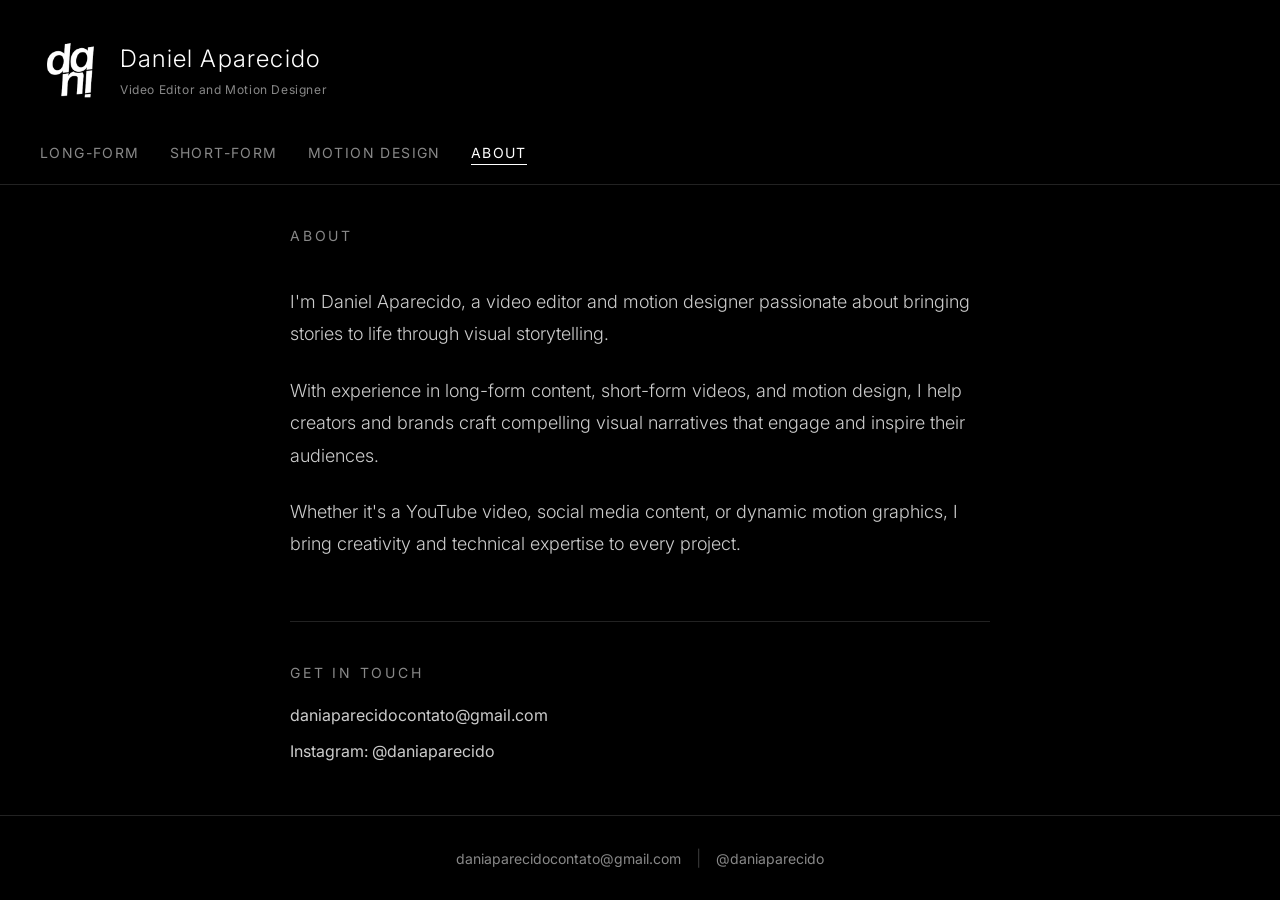
==== commit 3803b740: "Rollback" ====
--- a/about.html
+++ b/about.html
@@ -7,80 +7,64 @@
     <title>About | Daniel Aparecido</title>
     <link rel="preconnect" href="https://fonts.googleapis.com">
     <link rel="preconnect" href="https://fonts.gstatic.com" crossorigin>
-    <link href="https://fonts.googleapis.com/css2?family=Bebas+Neue&family=Outfit:wght@300;400;500&display=swap" rel="stylesheet">
+    <link href="https://fonts.googleapis.com/css2?family=Inter:wght@300;400;500&display=swap" rel="stylesheet">
     <link rel="stylesheet" href="css/styles.css">
 </head>
 <body>
-    <!-- Fixed Navigation -->
+    <header class="header">
+        <div class="header-content">
+            <a href="index.html" class="logo-link">
+                <img src="images/logo.png" alt="Daniel Aparecido Logo" class="logo">
+            </a>
+            <div class="header-text">
+                <h1 class="site-title">Daniel Aparecido</h1>
+                <p class="site-subtitle">Video Editor and Motion Designer</p>
+            </div>
+        </div>
+    </header>
+
     <nav class="nav">
-        <a href="index.html" class="nav-logo">DA</a>
         <ul class="nav-list">
-            <li><a href="index.html#work" class="nav-link">Work</a></li>
+            <li><a href="index.html" class="nav-link">Long-form</a></li>
+            <li><a href="index.html#short-form" class="nav-link">Short-form</a></li>
+            <li><a href="index.html#motion-design" class="nav-link">Motion Design</a></li>
             <li><a href="about.html" class="nav-link active">About</a></li>
         </ul>
     </nav>
 
-    <!-- About Hero -->
-    <section class="about-hero">
-        <div class="about-hero-content">
-            <p class="about-label">The Story</p>
-            <h1 class="about-title">About Me</h1>
-        </div>
-    </section>
+    <main class="main about-main">
+        <div class="about-content">
+            <div class="about-text">
+                <h2 class="about-heading">ABOUT</h2>
+                <p class="about-bio">
+                    I'm Daniel Aparecido, a video editor and motion designer passionate about bringing stories to life through visual storytelling.
+                </p>
+                <p class="about-bio">
+                    With experience in long-form content, short-form videos, and motion design, I help creators and brands craft compelling visual narratives that engage and inspire their audiences.
+                </p>
+                <p class="about-bio">
+                    Whether it's a YouTube video, social media content, or dynamic motion graphics, I bring creativity and technical expertise to every project.
+                </p>
 
-    <!-- About Content -->
-    <main class="about-main">
-        <div class="about-content">
-            <p class="about-bio">
-                I'm Daniel Aparecido, a video editor and motion designer passionate about bringing stories to life through visual storytelling. With a keen eye for detail and a deep understanding of pacing and rhythm, I craft videos that captivate audiences and leave lasting impressions.
-            </p>
-            <p class="about-bio">
-                With experience in long-form content, short-form videos, and motion design, I help creators and brands craft compelling visual narratives that engage and inspire their audiences. Every frame matters, and I approach each project with the dedication it deserves.
-            </p>
-            <p class="about-bio">
-                Whether it's a YouTube video, social media content, or dynamic motion graphics, I bring creativity and technical expertise to every project. Let's create something memorable together.
-            </p>
-
-            <div class="about-divider"></div>
-
-            <div class="about-services">
-                <h2 class="about-services-title">Services</h2>
-                <div class="about-services-list">
-                    <span class="service-tag">Long-form Editing</span>
-                    <span class="service-tag">Short-form Content</span>
-                    <span class="service-tag">Motion Graphics</span>
-                    <span class="service-tag">Color Grading</span>
-                    <span class="service-tag">Sound Design</span>
-                    <span class="service-tag">Visual Effects</span>
-                </div>
-            </div>
-
-            <div class="about-contact">
-                <h3 class="about-contact-title">Get In <span>Touch</span></h3>
-                <div class="contact-links">
-                    <a href="mailto:daniaparecidocontato@gmail.com" class="contact-link">
-                        <svg viewBox="0 0 24 24" fill="none" stroke="currentColor" stroke-width="2">
-                            <path d="M4 4h16c1.1 0 2 .9 2 2v12c0 1.1-.9 2-2 2H4c-1.1 0-2-.9-2-2V6c0-1.1.9-2 2-2z"></path>
-                            <polyline points="22,6 12,13 2,6"></polyline>
-                        </svg>
-                        daniaparecidocontato@gmail.com
-                    </a>
-                    <a href="https://instagram.com/daniaparecido" target="_blank" rel="noopener noreferrer" class="contact-link">
-                        <svg viewBox="0 0 24 24" fill="none" stroke="currentColor" stroke-width="2">
-                            <rect x="2" y="2" width="20" height="20" rx="5" ry="5"></rect>
-                            <path d="M16 11.37A4 4 0 1 1 12.63 8 4 4 0 0 1 16 11.37z"></path>
-                            <line x1="17.5" y1="6.5" x2="17.51" y2="6.5"></line>
-                        </svg>
-                        Instagram: @daniaparecido
-                    </a>
+                <div class="about-contact">
+                    <h3 class="contact-heading">GET IN TOUCH</h3>
+                    <p class="contact-item">
+                        <a href="mailto:daniaparecidocontato@gmail.com">daniaparecidocontato@gmail.com</a>
+                    </p>
+                    <p class="contact-item">
+                        <a href="https://instagram.com/daniaparecido" target="_blank" rel="noopener noreferrer">Instagram: @daniaparecido</a>
+                    </p>
                 </div>
             </div>
         </div>
     </main>
 
-    <!-- Footer -->
-    <footer class="footer" style="margin-top: 0;">
-        <p class="footer-bottom">Daniel Aparecido</p>
+    <footer class="footer">
+        <div class="footer-content">
+            <a href="mailto:daniaparecidocontato@gmail.com" class="footer-link">daniaparecidocontato@gmail.com</a>
+            <span class="footer-divider">|</span>
+            <a href="https://instagram.com/daniaparecido" target="_blank" rel="noopener noreferrer" class="footer-link">@daniaparecido</a>
+        </div>
     </footer>
 </body>
 </html>
--- a/css/styles.css
+++ b/css/styles.css
@@ -1,39 +1,3 @@
-/* ========================================
-   CINEMA NOIR EDITORIAL - Daniel Aparecido Portfolio
-   ======================================== */
-
-/* ========================================
-   CSS Custom Properties
-   ======================================== */
-:root {
-    /* Colors */
-    --bg-deep: #0a0a0a;
-    --bg-elevated: #111111;
-    --bg-surface: #1a1a1a;
-    --accent: #e8a24c;
-    --accent-dim: #c4883d;
-    --text-primary: #f5f5f5;
-    --text-secondary: #888888;
-    --text-muted: #555555;
-    --border: #252525;
-
-    /* Typography */
-    --font-display: 'Bebas Neue', 'Impact', sans-serif;
-    --font-body: 'Outfit', 'Helvetica Neue', sans-serif;
-
-    /* Spacing */
-    --space-xs: 8px;
-    --space-sm: 16px;
-    --space-md: 24px;
-    --space-lg: 48px;
-    --space-xl: 80px;
-    --space-2xl: 120px;
-
-    /* Transitions */
-    --ease-out-expo: cubic-bezier(0.16, 1, 0.3, 1);
-    --ease-out-back: cubic-bezier(0.34, 1.56, 0.64, 1);
-}
-
 /* ========================================
    CSS Reset & Base Styles
    ======================================== */
@@ -49,33 +13,25 @@
 }
 
 body {
-    font-family: var(--font-body);
-    background-color: var(--bg-deep);
-    color: var(--text-primary);
+    font-family: 'Inter', 'Helvetica Neue', Helvetica, Arial, sans-serif;
+    background-color: #000000;
+    color: #ffffff;
     min-height: 100vh;
-    line-height: 1.6;
-    overflow-x: hidden;
+    display: flex;
+    flex-direction: column;
+    line-height: 1.5;
     -webkit-font-smoothing: antialiased;
     -moz-osx-font-smoothing: grayscale;
 }
 
-/* Film Grain Overlay */
-body::before {
-    content: '';
-    position: fixed;
-    top: 0;
-    left: 0;
-    width: 100%;
-    height: 100%;
-    pointer-events: none;
-    z-index: 10000;
-    opacity: 0.035;
-    background-image: url("data:image/svg+xml,%3Csvg viewBox='0 0 256 256' xmlns='http://www.w3.org/2000/svg'%3E%3Cfilter id='noise'%3E%3CfeTurbulence type='fractalNoise' baseFrequency='0.85' numOctaves='4' stitchTiles='stitch'/%3E%3C/filter%3E%3Crect width='100%25' height='100%25' filter='url(%23noise)'/%3E%3C/svg%3E");
-}
-
 a {
-    color: inherit;
+    color: #ffffff;
     text-decoration: none;
+    transition: color 0.25s ease;
+}
+
+a:hover {
+    color: #888888;
 }
 
 img {
@@ -93,200 +49,84 @@
     cursor: pointer;
     border: none;
     background: none;
-    color: inherit;
 }
 
 ::selection {
-    background: var(--accent);
-    color: var(--bg-deep);
-}
-
-/* ========================================
-   Hero Section
-   ======================================== */
-.hero {
-    min-height: 100vh;
+    background: #ffffff;
+    color: #000000;
+}
+
+/* ========================================
+   Header
+   ======================================== */
+.header {
+    padding: 40px 40px 20px;
+}
+
+.header-content {
+    display: flex;
+    align-items: center;
+    gap: 20px;
+}
+
+.logo-link {
+    display: block;
+    flex-shrink: 0;
+    transition: opacity 0.2s ease;
+}
+
+.logo-link:hover {
+    opacity: 0.8;
+}
+
+.logo {
+    width: 60px;
+    height: 60px;
+    object-fit: contain;
+}
+
+.header-text {
     display: flex;
     flex-direction: column;
-    justify-content: center;
-    align-items: center;
+    gap: 4px;
+}
+
+.site-title {
+    font-size: 24px;
+    font-weight: 300;
+    letter-spacing: 0.05em;
+}
+
+.site-subtitle {
+    font-size: 12px;
+    font-weight: 400;
+    letter-spacing: 0.05em;
+    color: #888888;
+}
+
+/* ========================================
+   Navigation
+   ======================================== */
+.nav {
+    padding: 20px 40px;
+    border-bottom: 1px solid #222222;
+}
+
+.nav-list {
+    display: flex;
+    flex-wrap: wrap;
+    gap: 30px;
+}
+
+.nav-link {
+    font-size: 14px;
+    font-weight: 400;
+    letter-spacing: 0.1em;
+    text-transform: uppercase;
+    color: #888888;
+    transition: color 0.25s ease;
     position: relative;
-    padding: var(--space-lg);
-    overflow: hidden;
-}
-
-.hero::before {
-    content: '';
-    position: absolute;
-    top: 0;
-    left: 0;
-    right: 0;
-    bottom: 0;
-    background:
-        radial-gradient(ellipse 80% 50% at 50% -20%, rgba(232, 162, 76, 0.08) 0%, transparent 50%),
-        radial-gradient(ellipse 60% 40% at 100% 100%, rgba(232, 162, 76, 0.05) 0%, transparent 40%);
-    pointer-events: none;
-}
-
-/* Film Strip Decoration */
-.hero::after {
-    content: '';
-    position: absolute;
-    left: 40px;
-    top: 0;
-    bottom: 0;
-    width: 2px;
-    background: repeating-linear-gradient(
-        to bottom,
-        var(--border) 0px,
-        var(--border) 20px,
-        transparent 20px,
-        transparent 40px
-    );
-    opacity: 0.5;
-}
-
-.hero-content {
-    text-align: center;
-    position: relative;
-    z-index: 1;
-}
-
-.hero-logo {
-    width: 80px;
-    height: 80px;
-    margin: 0 auto var(--space-lg);
-    opacity: 0;
-    animation: fadeInUp 1s var(--ease-out-expo) 0.2s forwards;
-}
-
-.hero-logo img {
-    width: 100%;
-    height: 100%;
-    object-fit: contain;
-    filter: grayscale(100%) brightness(1.2);
-    transition: filter 0.4s ease;
-}
-
-.hero-logo:hover img {
-    filter: grayscale(0%) brightness(1);
-}
-
-.hero-title {
-    font-family: var(--font-display);
-    font-size: clamp(4rem, 15vw, 12rem);
-    font-weight: 400;
-    letter-spacing: 0.08em;
-    line-height: 0.9;
-    text-transform: uppercase;
-    margin-bottom: var(--space-md);
-    opacity: 0;
-    animation: heroTitleReveal 1.2s var(--ease-out-expo) 0.4s forwards;
-}
-
-.hero-title span {
-    display: block;
-    overflow: hidden;
-}
-
-.hero-title .first-name {
-    color: var(--text-primary);
-}
-
-.hero-title .last-name {
-    color: var(--accent);
-    -webkit-text-stroke: 1px var(--accent);
-}
-
-.hero-subtitle {
-    font-size: clamp(0.875rem, 2vw, 1.125rem);
-    font-weight: 300;
-    letter-spacing: 0.3em;
-    text-transform: uppercase;
-    color: var(--text-secondary);
-    margin-bottom: var(--space-xl);
-    opacity: 0;
-    animation: fadeInUp 1s var(--ease-out-expo) 0.8s forwards;
-}
-
-.hero-subtitle::before,
-.hero-subtitle::after {
-    content: '—';
-    margin: 0 var(--space-sm);
-    color: var(--accent);
-}
-
-.hero-scroll {
-    position: absolute;
-    bottom: var(--space-lg);
-    left: 50%;
-    transform: translateX(-50%);
-    display: flex;
-    flex-direction: column;
-    align-items: center;
-    gap: var(--space-sm);
-    color: var(--text-muted);
-    font-size: 0.75rem;
-    letter-spacing: 0.2em;
-    text-transform: uppercase;
-    opacity: 0;
-    animation: fadeInUp 1s var(--ease-out-expo) 1.2s forwards;
-    cursor: pointer;
-    transition: color 0.3s ease;
-}
-
-.hero-scroll:hover {
-    color: var(--accent);
-}
-
-.hero-scroll-line {
-    width: 1px;
-    height: 60px;
-    background: linear-gradient(to bottom, var(--accent), transparent);
-    animation: scrollPulse 2s ease-in-out infinite;
-}
-
-/* ========================================
-   Navigation
-   ======================================== */
-.nav {
-    position: fixed;
-    top: 0;
-    left: 0;
-    right: 0;
-    padding: var(--space-md) var(--space-lg);
-    display: flex;
-    justify-content: space-between;
-    align-items: center;
-    z-index: 100;
-    mix-blend-mode: difference;
-}
-
-.nav-logo {
-    font-family: var(--font-display);
-    font-size: 1.5rem;
-    letter-spacing: 0.1em;
-    color: white;
-    opacity: 0;
-    animation: fadeIn 0.8s var(--ease-out-expo) 1.5s forwards;
-}
-
-.nav-list {
-    display: flex;
-    gap: var(--space-lg);
-    opacity: 0;
-    animation: fadeIn 0.8s var(--ease-out-expo) 1.5s forwards;
-}
-
-.nav-link {
-    font-size: 0.8rem;
-    font-weight: 500;
-    letter-spacing: 0.15em;
-    text-transform: uppercase;
-    color: white;
-    position: relative;
-    padding: var(--space-xs) 0;
-    transition: opacity 0.3s ease;
+    padding-bottom: 4px;
 }
 
 .nav-link::after {
@@ -296,10 +136,15 @@
     left: 0;
     width: 100%;
     height: 1px;
-    background: var(--accent);
+    background: #ffffff;
     transform: scaleX(0);
     transform-origin: right;
-    transition: transform 0.4s var(--ease-out-expo);
+    transition: transform 0.3s ease;
+}
+
+.nav-link:hover,
+.nav-link.active {
+    color: #ffffff;
 }
 
 .nav-link:hover::after,
@@ -308,167 +153,44 @@
     transform-origin: left;
 }
 
-.nav-link .count {
-    font-size: 0.65rem;
-    color: var(--text-muted);
-    margin-left: 4px;
-    vertical-align: super;
-}
-
 /* ========================================
    Main Content
    ======================================== */
 .main {
-    padding: var(--space-xl) var(--space-lg);
-    max-width: 1600px;
-    margin: 0 auto;
-}
-
-.section-header {
-    margin-bottom: var(--space-xl);
-    opacity: 0;
-    transform: translateY(30px);
-    transition: all 0.8s var(--ease-out-expo);
-}
-
-.section-header.revealed {
-    opacity: 1;
-    transform: translateY(0);
-}
-
-.section-label {
-    font-size: 0.75rem;
-    font-weight: 500;
-    letter-spacing: 0.3em;
-    text-transform: uppercase;
-    color: var(--accent);
-    margin-bottom: var(--space-sm);
-}
-
-.section-title {
-    font-family: var(--font-display);
-    font-size: clamp(2.5rem, 6vw, 4.5rem);
-    letter-spacing: 0.05em;
-    color: var(--text-primary);
-}
-
-/* ========================================
-   Project Grid - Masonry Style
+    flex: 1;
+    padding: 40px;
+}
+
+/* ========================================
+   Project Grid
    ======================================== */
 .grid {
     display: grid;
-    grid-template-columns: repeat(12, 1fr);
-    gap: var(--space-sm);
+    grid-template-columns: repeat(3, 1fr);
+    gap: 8px;
 }
 
 .grid-item {
     position: relative;
+    aspect-ratio: 16 / 9;
     overflow: hidden;
     cursor: pointer;
-    background-color: var(--bg-elevated);
-    border-radius: 4px;
-    opacity: 0;
-    transform: translateY(40px);
-    transition: all 0.8s var(--ease-out-expo);
-}
-
-.grid-item.revealed {
-    opacity: 1;
-    transform: translateY(0);
-}
-
-/* Grid Item Sizes */
-.grid-item:nth-child(6n+1) {
-    grid-column: span 8;
-    aspect-ratio: 16 / 9;
-}
-
-.grid-item:nth-child(6n+2) {
-    grid-column: span 4;
-    aspect-ratio: 4 / 3;
-}
-
-.grid-item:nth-child(6n+3) {
-    grid-column: span 4;
-    aspect-ratio: 4 / 3;
-}
-
-.grid-item:nth-child(6n+4) {
-    grid-column: span 4;
-    aspect-ratio: 4 / 3;
-}
-
-.grid-item:nth-child(6n+5) {
-    grid-column: span 4;
-    aspect-ratio: 4 / 3;
-}
-
-.grid-item:nth-child(6n+6) {
-    grid-column: span 8;
-    aspect-ratio: 16 / 9;
-}
-
-/* Featured Project */
-.grid-item.featured {
-    grid-column: span 12;
-    aspect-ratio: 21 / 9;
+    background-color: #111111;
+    border-radius: 3px;
 }
 
 .grid-item img {
     width: 100%;
     height: 100%;
     object-fit: cover;
-    transition: transform 0.8s var(--ease-out-expo), filter 0.4s ease;
-    filter: grayscale(30%) brightness(0.9);
+    transition: transform 0.5s cubic-bezier(0.25, 0.46, 0.45, 0.94),
+                filter 0.3s ease,
+                opacity 0.4s ease;
 }
 
 .grid-item:hover img {
-    transform: scale(1.08);
-    filter: grayscale(0%) brightness(0.7);
-}
-
-/* Project Overlay */
-.grid-item-overlay {
-    position: absolute;
-    inset: 0;
-    display: flex;
-    flex-direction: column;
-    justify-content: flex-end;
-    padding: var(--space-md);
-    background: linear-gradient(
-        to top,
-        rgba(10, 10, 10, 0.95) 0%,
-        rgba(10, 10, 10, 0.4) 40%,
-        transparent 100%
-    );
-    opacity: 0;
-    transition: opacity 0.4s ease;
-}
-
-.grid-item:hover .grid-item-overlay {
-    opacity: 1;
-}
-
-.grid-item-category {
-    font-size: 0.7rem;
-    font-weight: 500;
-    letter-spacing: 0.2em;
-    text-transform: uppercase;
-    color: var(--accent);
-    margin-bottom: var(--space-xs);
-}
-
-.grid-item-title {
-    font-family: var(--font-display);
-    font-size: clamp(1.25rem, 2vw, 2rem);
-    letter-spacing: 0.05em;
-    color: var(--text-primary);
-    margin-bottom: var(--space-xs);
-}
-
-.grid-item-year {
-    font-size: 0.8rem;
-    color: var(--text-muted);
+    transform: scale(1.05);
+    filter: brightness(0.6);
 }
 
 /* Play Icon */
@@ -476,23 +198,24 @@
     position: absolute;
     top: 50%;
     left: 50%;
-    transform: translate(-50%, -50%) scale(0.8);
-    width: 80px;
-    height: 80px;
-    background: var(--accent);
+    transform: translate(-50%, -50%) scale(0.85);
+    width: 70px;
+    height: 70px;
+    background: rgba(255, 255, 255, 0.95);
     border-radius: 50%;
     display: flex;
     align-items: center;
     justify-content: center;
     opacity: 0;
-    transition: all 0.5s var(--ease-out-back);
-    box-shadow: 0 10px 40px rgba(232, 162, 76, 0.3);
+    transition: opacity 0.3s ease, transform 0.4s cubic-bezier(0.34, 1.56, 0.64, 1);
+    z-index: 1;
+    box-shadow: 0 4px 20px rgba(0, 0, 0, 0.3);
 }
 
 .play-icon svg {
-    width: 28px;
-    height: 28px;
-    color: var(--bg-deep);
+    width: 30px;
+    height: 30px;
+    color: #000000;
     margin-left: 4px;
 }
 
@@ -501,32 +224,73 @@
     transform: translate(-50%, -50%) scale(1);
 }
 
+.grid-item-overlay {
+    position: absolute;
+    bottom: 0;
+    left: 0;
+    right: 0;
+    padding: 20px;
+    background: linear-gradient(transparent, rgba(0, 0, 0, 0.85));
+    opacity: 0;
+    transition: opacity 0.35s ease;
+    z-index: 2;
+}
+
+.grid-item:hover .grid-item-overlay {
+    opacity: 1;
+}
+
+.grid-item-title {
+    font-size: 16px;
+    font-weight: 400;
+    margin-bottom: 4px;
+}
+
+.grid-item-category {
+    font-size: 12px;
+    font-weight: 400;
+    text-transform: uppercase;
+    letter-spacing: 0.1em;
+    color: #888888;
+}
+
 /* ========================================
    Lightbox Modal
    ======================================== */
 .lightbox {
-    display: none;
     position: fixed;
-    inset: 0;
-    background-color: rgba(0, 0, 0, 0.97);
-    z-index: 2000;
+    top: 0;
+    left: 0;
+    width: 100%;
+    height: 100%;
+    background-color: rgba(0, 0, 0, 0.95);
+    z-index: 1000;
+    display: flex;
     align-items: center;
     justify-content: center;
-    backdrop-filter: blur(10px);
+    opacity: 0;
+    visibility: hidden;
+    transition: opacity 0.3s ease, visibility 0.3s ease;
+    backdrop-filter: blur(4px);
 }
 
 .lightbox.active {
-    display: flex;
+    opacity: 1;
+    visibility: visible;
 }
 
 .lightbox-close {
     position: absolute;
-    top: var(--space-md);
-    right: var(--space-lg);
-    font-size: 2.5rem;
-    color: var(--text-secondary);
-    transition: all 0.3s ease;
-    z-index: 2001;
+    top: 20px;
+    right: 30px;
+    font-size: 40px;
+    color: #ffffff;
+    background: none;
+    border: none;
+    cursor: pointer;
+    z-index: 1001;
+    transition: color 0.2s ease, transform 0.2s ease;
+    line-height: 1;
     width: 50px;
     height: 50px;
     display: flex;
@@ -536,28 +300,35 @@
 }
 
 .lightbox-close:hover {
-    color: var(--accent);
-    background: var(--bg-elevated);
+    color: #888888;
+    transform: scale(1.1);
 }
 
 .lightbox-content {
     width: 90%;
-    max-width: 1400px;
+    max-width: 1200px;
+    transform: scale(0.95);
+    transition: transform 0.3s ease;
+}
+
+.lightbox.active .lightbox-content {
+    transform: scale(1);
 }
 
 .video-container {
     position: relative;
     width: 100%;
-    padding-bottom: 56.25%;
-    background-color: var(--bg-deep);
-    border-radius: 8px;
+    padding-bottom: 56.25%; /* 16:9 aspect ratio */
+    background-color: #000000;
+    border-radius: 4px;
     overflow: hidden;
-    box-shadow: 0 40px 80px rgba(0, 0, 0, 0.5);
+    box-shadow: 0 20px 60px rgba(0, 0, 0, 0.5);
 }
 
 .video-container iframe {
     position: absolute;
-    inset: 0;
+    top: 0;
+    left: 0;
     width: 100%;
     height: 100%;
     border: none;
@@ -567,241 +338,269 @@
    Footer
    ======================================== */
 .footer {
-    padding: var(--space-2xl) var(--space-lg) var(--space-xl);
-    text-align: center;
-    border-top: 1px solid var(--border);
-    margin-top: var(--space-2xl);
-}
-
-.footer-cta {
-    margin-bottom: var(--space-xl);
-}
-
-.footer-heading {
-    font-family: var(--font-display);
-    font-size: clamp(2rem, 5vw, 4rem);
-    letter-spacing: 0.05em;
-    margin-bottom: var(--space-md);
-}
-
-.footer-heading span {
-    color: var(--accent);
-}
-
-.footer-text {
-    color: var(--text-secondary);
-    font-size: 1.1rem;
-    max-width: 500px;
-    margin: 0 auto;
-}
-
-.footer-links {
+    padding: 30px 40px;
+    border-top: 1px solid #222222;
+}
+
+.footer-content {
     display: flex;
     justify-content: center;
-    gap: var(--space-lg);
+    align-items: center;
+    gap: 15px;
     flex-wrap: wrap;
-    margin-bottom: var(--space-xl);
 }
 
 .footer-link {
-    display: flex;
-    align-items: center;
-    gap: var(--space-xs);
-    font-size: 0.9rem;
-    color: var(--text-secondary);
-    padding: var(--space-sm) var(--space-md);
-    border: 1px solid var(--border);
-    border-radius: 100px;
-    transition: all 0.3s ease;
+    font-size: 14px;
+    color: #888888;
+    transition: color 0.25s ease;
+    position: relative;
 }
 
 .footer-link:hover {
-    color: var(--accent);
-    border-color: var(--accent);
-    background: rgba(232, 162, 76, 0.05);
-}
-
-.footer-link svg {
-    width: 18px;
-    height: 18px;
-}
-
-.footer-bottom {
-    color: var(--text-muted);
-    font-size: 0.8rem;
-    letter-spacing: 0.1em;
-}
-
-/* ========================================
-   About Page
-   ======================================== */
-.about-hero {
-    min-height: 60vh;
-    display: flex;
-    align-items: center;
-    justify-content: center;
-    position: relative;
-    padding: var(--space-2xl) var(--space-lg);
-}
-
-.about-hero::before {
+    color: #ffffff;
+}
+
+.footer-link::after {
     content: '';
     position: absolute;
-    inset: 0;
-    background: radial-gradient(ellipse 60% 50% at 50% 0%, rgba(232, 162, 76, 0.06) 0%, transparent 60%);
-}
-
-.about-hero-content {
-    text-align: center;
+    bottom: -2px;
+    left: 0;
+    width: 100%;
+    height: 1px;
+    background: #ffffff;
+    transform: scaleX(0);
+    transition: transform 0.3s ease;
+}
+
+.footer-link:hover::after {
+    transform: scaleX(1);
+}
+
+.footer-divider {
+    color: #333333;
+}
+
+/* ========================================
+   About Page
+   ======================================== */
+.about-main {
+    display: flex;
+    justify-content: center;
+}
+
+.about-content {
+    max-width: 700px;
+    width: 100%;
+}
+
+.about-heading {
+    font-size: 14px;
+    font-weight: 400;
+    letter-spacing: 0.2em;
+    margin-bottom: 40px;
+    color: #888888;
+}
+
+.about-bio {
+    font-size: 18px;
+    font-weight: 300;
+    line-height: 1.8;
+    margin-bottom: 24px;
+    color: #cccccc;
+}
+
+.about-contact {
+    margin-top: 60px;
+    padding-top: 40px;
+    border-top: 1px solid #222222;
+}
+
+.contact-heading {
+    font-size: 14px;
+    font-weight: 400;
+    letter-spacing: 0.2em;
+    margin-bottom: 20px;
+    color: #888888;
+}
+
+.contact-item {
+    font-size: 16px;
+    margin-bottom: 12px;
+}
+
+.contact-item a {
+    color: #cccccc;
     position: relative;
-    z-index: 1;
-}
-
-.about-label {
-    font-size: 0.75rem;
-    font-weight: 500;
-    letter-spacing: 0.3em;
-    text-transform: uppercase;
-    color: var(--accent);
-    margin-bottom: var(--space-md);
-    opacity: 0;
-    animation: fadeInUp 1s var(--ease-out-expo) 0.2s forwards;
-}
-
-.about-title {
-    font-family: var(--font-display);
-    font-size: clamp(3rem, 10vw, 8rem);
-    letter-spacing: 0.05em;
-    line-height: 0.95;
-    opacity: 0;
-    animation: fadeInUp 1s var(--ease-out-expo) 0.4s forwards;
-}
-
-.about-main {
-    max-width: 800px;
-    margin: 0 auto;
-    padding: 0 var(--space-lg) var(--space-2xl);
-}
-
-.about-content {
-    opacity: 0;
-    animation: fadeInUp 1s var(--ease-out-expo) 0.6s forwards;
-}
-
-.about-bio {
-    font-size: clamp(1.1rem, 2vw, 1.35rem);
-    font-weight: 300;
-    line-height: 1.9;
-    color: var(--text-secondary);
-    margin-bottom: var(--space-md);
-}
-
-.about-bio:first-of-type::first-letter {
-    font-family: var(--font-display);
-    font-size: 4rem;
-    float: left;
-    line-height: 0.8;
-    margin-right: var(--space-sm);
-    color: var(--accent);
-}
-
-.about-divider {
-    width: 60px;
-    height: 2px;
-    background: var(--accent);
-    margin: var(--space-xl) 0;
-}
-
-.about-services {
-    margin: var(--space-xl) 0;
-}
-
-.about-services-title {
-    font-family: var(--font-display);
-    font-size: 1.5rem;
-    letter-spacing: 0.1em;
-    margin-bottom: var(--space-md);
-    color: var(--text-primary);
-}
-
-.about-services-list {
-    display: flex;
-    flex-wrap: wrap;
-    gap: var(--space-sm);
-}
-
-.service-tag {
-    padding: var(--space-sm) var(--space-md);
-    background: var(--bg-elevated);
-    border: 1px solid var(--border);
-    border-radius: 100px;
-    font-size: 0.85rem;
-    color: var(--text-secondary);
-    transition: all 0.3s ease;
-}
-
-.service-tag:hover {
-    border-color: var(--accent);
-    color: var(--accent);
-}
-
-.about-contact {
-    margin-top: var(--space-xl);
-    padding-top: var(--space-xl);
-    border-top: 1px solid var(--border);
-}
-
-.about-contact-title {
-    font-family: var(--font-display);
-    font-size: 2rem;
-    letter-spacing: 0.1em;
-    margin-bottom: var(--space-md);
-}
-
-.about-contact-title span {
-    color: var(--accent);
-}
-
-.contact-links {
-    display: flex;
-    flex-direction: column;
-    gap: var(--space-sm);
-}
-
-.contact-link {
-    display: inline-flex;
-    align-items: center;
-    gap: var(--space-sm);
-    font-size: 1.1rem;
-    color: var(--text-secondary);
-    transition: color 0.3s ease;
-}
-
-.contact-link:hover {
-    color: var(--accent);
-}
-
-.contact-link svg {
-    width: 20px;
-    height: 20px;
+    display: inline-block;
+}
+
+.contact-item a::after {
+    content: '';
+    position: absolute;
+    bottom: -2px;
+    left: 0;
+    width: 100%;
+    height: 1px;
+    background: #ffffff;
+    transform: scaleX(0);
+    transform-origin: right;
+    transition: transform 0.3s ease;
+}
+
+.contact-item a:hover {
+    color: #ffffff;
+}
+
+.contact-item a:hover::after {
+    transform: scaleX(1);
+    transform-origin: left;
+}
+
+/* ========================================
+   Responsive Design - Tablet
+   ======================================== */
+@media (max-width: 1024px) {
+    .grid {
+        grid-template-columns: repeat(2, 1fr);
+    }
+
+    .header {
+        padding: 30px 30px 15px;
+    }
+
+    .nav {
+        padding: 15px 30px;
+    }
+
+    .main {
+        padding: 30px;
+    }
+
+    .footer {
+        padding: 25px 30px;
+    }
+}
+
+/* ========================================
+   Responsive Design - Mobile
+   ======================================== */
+@media (max-width: 768px) {
+    .grid {
+        grid-template-columns: 1fr;
+    }
+
+    .header {
+        padding: 20px 20px 10px;
+    }
+
+    .header-content {
+        gap: 15px;
+    }
+
+    .logo {
+        width: 50px;
+        height: 50px;
+    }
+
+    .site-title {
+        font-size: 18px;
+        letter-spacing: 0.15em;
+    }
+
+    .site-subtitle {
+        font-size: 10px;
+    }
+
+    .nav {
+        padding: 15px 20px;
+    }
+
+    .nav-list {
+        gap: 15px 20px;
+    }
+
+    .nav-link {
+        font-size: 12px;
+    }
+
+    .main {
+        padding: 20px;
+    }
+
+    .grid {
+        gap: 15px;
+    }
+
+    /* Show overlay and play icon on mobile since no hover */
+    .grid-item-overlay {
+        opacity: 1;
+    }
+
+    .play-icon {
+        opacity: 1;
+        transform: translate(-50%, -50%) scale(1);
+        width: 60px;
+        height: 60px;
+        box-shadow: 0 4px 15px rgba(0, 0, 0, 0.25);
+    }
+
+    .play-icon svg {
+        width: 24px;
+        height: 24px;
+    }
+
+    .lightbox-close {
+        top: 15px;
+        right: 20px;
+        font-size: 32px;
+        width: 44px;
+        height: 44px;
+    }
+
+    .lightbox-content {
+        width: 95%;
+    }
+
+    .footer {
+        padding: 20px;
+    }
+
+    .footer-content {
+        flex-direction: column;
+        gap: 10px;
+    }
+
+    .footer-divider {
+        display: none;
+    }
+
+    .footer-link::after {
+        display: none;
+    }
+
+    .about-bio {
+        font-size: 16px;
+    }
+
+    .about-contact {
+        margin-top: 40px;
+        padding-top: 30px;
+    }
 }
 
 /* ========================================
    Animations
    ======================================== */
 @keyframes fadeIn {
+    from { opacity: 0; }
+    to { opacity: 1; }
+}
+
+@keyframes slideUp {
     from {
         opacity: 0;
-    }
-    to {
-        opacity: 1;
-    }
-}
-
-@keyframes fadeInUp {
-    from {
-        opacity: 0;
-        transform: translateY(30px);
+        transform: translateY(20px);
     }
     to {
         opacity: 1;
@@ -809,184 +608,17 @@
     }
 }
 
-@keyframes heroTitleReveal {
-    from {
-        opacity: 0;
-        transform: translateY(60px);
-        letter-spacing: 0.2em;
-    }
-    to {
-        opacity: 1;
-        transform: translateY(0);
-        letter-spacing: 0.08em;
-    }
-}
-
-@keyframes scrollPulse {
-    0%, 100% {
-        opacity: 1;
-        transform: scaleY(1);
-    }
-    50% {
-        opacity: 0.5;
-        transform: scaleY(0.8);
-    }
-}
-
-/* Stagger delays for grid items */
-.grid-item:nth-child(1) { transition-delay: 0.05s; }
-.grid-item:nth-child(2) { transition-delay: 0.1s; }
-.grid-item:nth-child(3) { transition-delay: 0.15s; }
-.grid-item:nth-child(4) { transition-delay: 0.2s; }
-.grid-item:nth-child(5) { transition-delay: 0.25s; }
-.grid-item:nth-child(6) { transition-delay: 0.3s; }
-.grid-item:nth-child(7) { transition-delay: 0.35s; }
-.grid-item:nth-child(8) { transition-delay: 0.4s; }
-.grid-item:nth-child(9) { transition-delay: 0.45s; }
-.grid-item:nth-child(10) { transition-delay: 0.5s; }
-.grid-item:nth-child(11) { transition-delay: 0.55s; }
-.grid-item:nth-child(12) { transition-delay: 0.6s; }
-
-/* ========================================
-   Responsive Design - Tablet
-   ======================================== */
-@media (max-width: 1024px) {
-    :root {
-        --space-lg: 32px;
-        --space-xl: 60px;
-        --space-2xl: 80px;
-    }
-
-    .grid {
-        grid-template-columns: repeat(8, 1fr);
-    }
-
-    .grid-item:nth-child(6n+1),
-    .grid-item:nth-child(6n+6) {
-        grid-column: span 8;
-    }
-
-    .grid-item:nth-child(6n+2),
-    .grid-item:nth-child(6n+3),
-    .grid-item:nth-child(6n+4),
-    .grid-item:nth-child(6n+5) {
-        grid-column: span 4;
-    }
-
-    .grid-item.featured {
-        grid-column: span 8;
-    }
-
-    .nav-list {
-        gap: var(--space-md);
-    }
-
-    .hero::after {
-        left: 20px;
-    }
-}
-
-/* ========================================
-   Responsive Design - Mobile
-   ======================================== */
-@media (max-width: 768px) {
-    :root {
-        --space-lg: 20px;
-        --space-xl: 40px;
-        --space-2xl: 60px;
-    }
-
-    .nav {
-        padding: var(--space-sm);
-    }
-
-    .nav-logo {
-        font-size: 1.2rem;
-    }
-
-    .nav-list {
-        gap: var(--space-sm);
-    }
-
-    .nav-link {
-        font-size: 0.7rem;
-        letter-spacing: 0.1em;
-    }
-
-    .nav-link .count {
-        display: none;
-    }
-
-    .hero {
-        padding: var(--space-md);
-    }
-
-    .hero::after {
-        display: none;
-    }
-
-    .hero-logo {
-        width: 60px;
-        height: 60px;
-    }
-
-    .hero-subtitle::before,
-    .hero-subtitle::after {
-        display: none;
-    }
-
-    .grid {
-        grid-template-columns: 1fr;
-        gap: var(--space-md);
-    }
-
-    .grid-item,
-    .grid-item:nth-child(n),
-    .grid-item.featured {
-        grid-column: span 1;
-        aspect-ratio: 16 / 9;
-    }
-
-    /* Always show overlay on mobile */
-    .grid-item-overlay {
-        opacity: 1;
-        background: linear-gradient(
-            to top,
-            rgba(10, 10, 10, 0.9) 0%,
-            transparent 60%
-        );
-    }
-
-    .play-icon {
-        opacity: 1;
-        transform: translate(-50%, -50%) scale(0.9);
-        width: 60px;
-        height: 60px;
-    }
-
-    .play-icon svg {
-        width: 22px;
-        height: 22px;
-    }
-
-    .lightbox-close {
-        top: var(--space-sm);
-        right: var(--space-sm);
-        font-size: 2rem;
-    }
-
-    .footer-links {
-        flex-direction: column;
-        align-items: center;
-    }
-
-    .about-bio:first-of-type::first-letter {
-        font-size: 3rem;
-    }
-
-    .about-services-list {
-        justify-content: center;
-    }
+/* Page load animation */
+.header {
+    animation: slideUp 0.6s ease-out;
+}
+
+.nav {
+    animation: slideUp 0.6s ease-out 0.1s both;
+}
+
+.main {
+    animation: fadeIn 0.6s ease-out 0.2s both;
 }
 
 /* ========================================
@@ -996,19 +628,7 @@
     display: none !important;
 }
 
-.sr-only {
-    position: absolute;
-    width: 1px;
-    height: 1px;
-    padding: 0;
-    margin: -1px;
-    overflow: hidden;
-    clip: rect(0, 0, 0, 0);
-    white-space: nowrap;
-    border: 0;
-}
-
-/* Loading state */
+/* Loading state for images */
 .grid-item img.loading {
     opacity: 0;
 }
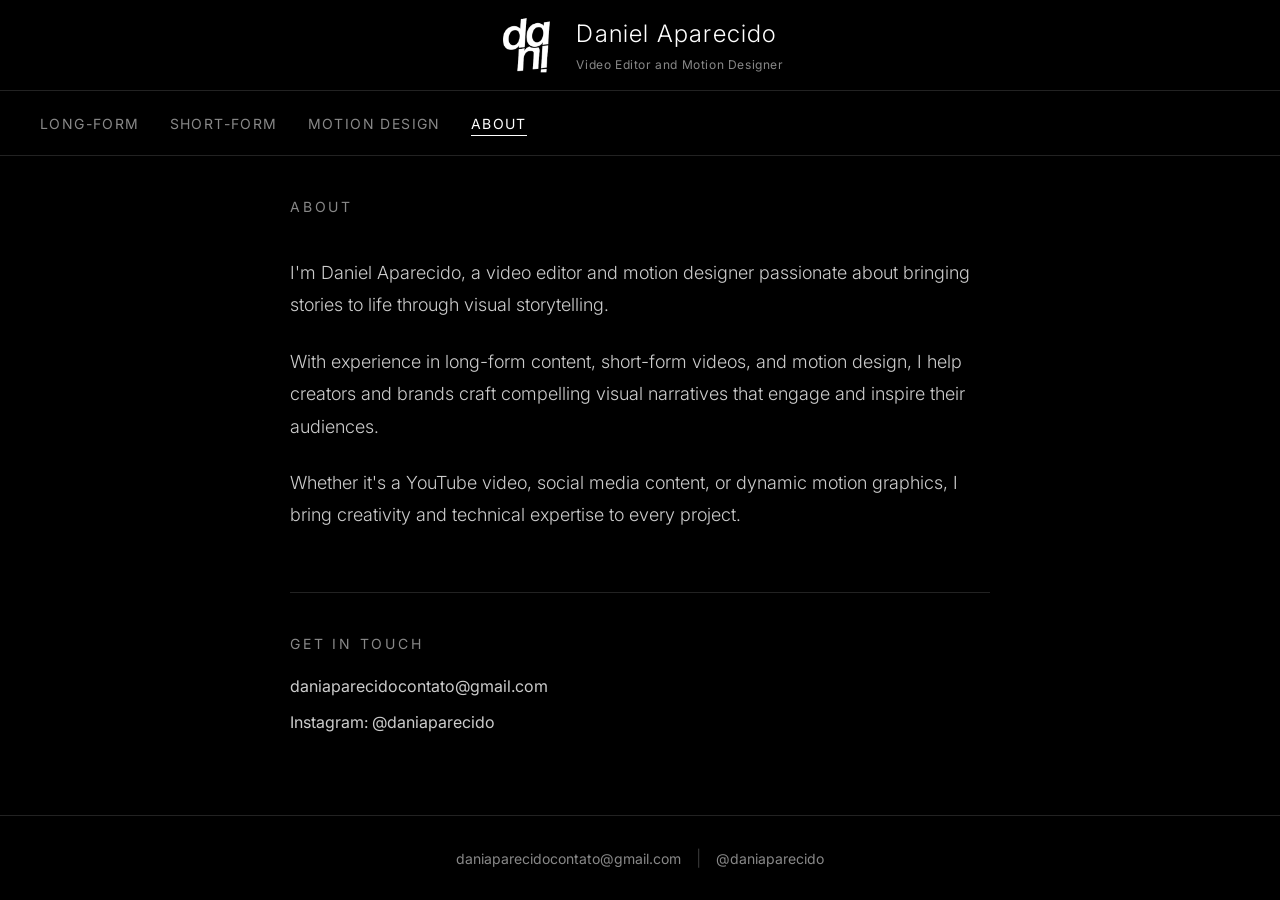
==== commit 102682cd: "UI polish: dropdown video list, social icons, favicon, copy email, lightbox button - Move "Watch on " ====
--- a/about.html
+++ b/about.html
@@ -5,6 +5,7 @@
     <meta name="viewport" content="width=device-width, initial-scale=1.0">
     <meta name="description" content="About Daniel Aparecido - Video Editor and Motion Designer.">
     <title>About | Daniel Aparecido</title>
+    <link rel="icon" type="image/png" href="images/favicon.png">
     <link rel="preconnect" href="https://fonts.googleapis.com">
     <link rel="preconnect" href="https://fonts.gstatic.com" crossorigin>
     <link href="https://fonts.googleapis.com/css2?family=Inter:wght@300;400;500&display=swap" rel="stylesheet">
--- a/css/styles.css
+++ b/css/styles.css
@@ -22,6 +22,7 @@
     line-height: 1.5;
     -webkit-font-smoothing: antialiased;
     -moz-osx-font-smoothing: grayscale;
+    overflow-x: hidden;
 }
 
 a {
@@ -60,12 +61,18 @@
    Header
    ======================================== */
 .header {
-    padding: 40px 40px 20px;
+    padding: 15px 40px;
+    border-bottom: 1px solid #222222;
+    position: sticky;
+    top: 0;
+    z-index: 100;
+    background-color: #000000;
 }
 
 .header-content {
     display: flex;
     align-items: center;
+    justify-content: center;
     gap: 20px;
 }
 
@@ -89,6 +96,114 @@
     display: flex;
     flex-direction: column;
     gap: 4px;
+}
+
+.header-contact {
+    display: flex;
+    gap: 20px;
+    align-items: center;
+    margin-left: 20px;
+}
+
+.header-cta {
+    padding: 8px 16px;
+    border: 1px solid rgba(255, 255, 255, 0.3);
+    border-radius: 50px;
+    font-size: 13px;
+    color: #ffffff;
+    display: inline-flex;
+    align-items: center;
+    gap: 6px;
+    transition: background 0.2s cubic-bezier(0.23, 1, 0.32, 1),
+                color 0.2s cubic-bezier(0.23, 1, 0.32, 1),
+                border-color 0.2s cubic-bezier(0.23, 1, 0.32, 1),
+                transform 0.16s cubic-bezier(0.23, 1, 0.32, 1);
+}
+
+.header-cta svg {
+    transition: transform 0.25s ease;
+}
+
+.header-cta:hover {
+    background: #ffffff;
+    color: #000000;
+    border-color: #ffffff;
+}
+
+.header-cta:active {
+    transform: scale(0.97);
+}
+
+.header-cta:hover svg {
+    transform: translateY(-1px);
+}
+
+.copy-email-btn {
+    position: relative;
+    background: none;
+    border: none;
+    color: #888888;
+    cursor: pointer;
+    padding: 4px;
+    display: inline-flex;
+    align-items: center;
+    border-radius: 4px;
+    transition: color 0.2s ease, background 0.2s ease;
+    margin-left: -10px;
+}
+
+.copy-email-btn:hover {
+    color: #ffffff;
+    background: rgba(255, 255, 255, 0.1);
+}
+
+.copy-email-btn.copied {
+    color: #4ade80;
+}
+
+.copy-email-tooltip {
+    position: absolute;
+    bottom: calc(100% + 6px);
+    left: 50%;
+    transform: translateX(-50%);
+    background: rgba(20, 20, 20, 0.95);
+    border: 1px solid rgba(255, 255, 255, 0.12);
+    border-radius: 6px;
+    padding: 4px 8px;
+    font-size: 11px;
+    color: #4ade80;
+    white-space: nowrap;
+    pointer-events: none;
+    backdrop-filter: blur(10px);
+    animation: fadeIn 0.15s ease;
+}
+
+.header-socials {
+    display: flex;
+    align-items: center;
+    gap: 8px;
+}
+
+.header-social-icon {
+    display: inline-flex;
+    align-items: center;
+    justify-content: center;
+    width: 38px;
+    height: 38px;
+    border-radius: 50%;
+    color: #888888;
+    border: 1px solid rgba(255, 255, 255, 0.12);
+    transition: color 0.2s ease, border-color 0.2s ease, background 0.2s ease, transform 0.16s ease;
+}
+
+.header-social-icon:hover {
+    color: #ffffff;
+    border-color: rgba(255, 255, 255, 0.4);
+    background: rgba(255, 255, 255, 0.05);
+}
+
+.header-social-icon:active {
+    transform: scale(0.93);
 }
 
 .site-title {
@@ -102,6 +217,145 @@
     font-weight: 400;
     letter-spacing: 0.05em;
     color: #888888;
+}
+
+/* ========================================
+   Hero Stat (View Counter)
+   ======================================== */
+.hero-stat {
+    display: flex;
+    align-items: center;
+    gap: 16px;
+    padding: 20px 40px;
+    position: relative;
+    z-index: 100;
+    border-bottom: 1px solid #222222;
+    animation: fadeIn 0.5s cubic-bezier(0.23, 1, 0.32, 1) 0.25s both;
+    max-width: 1600px;
+    margin: 0 auto;
+    width: 100%;
+}
+
+.hero-stat-links {
+    display: flex;
+    align-items: center;
+    gap: 12px;
+    margin-left: auto;
+}
+
+.video-list-dropdown {
+    position: relative;
+}
+
+.video-list-toggle {
+    display: inline-flex;
+    align-items: center;
+    gap: 6px;
+    padding: 8px 16px;
+    border: 1px solid rgba(255, 255, 255, 0.15);
+    border-radius: 50px;
+    font-size: 12px;
+    font-weight: 400;
+    letter-spacing: 0.03em;
+    color: #888888;
+    background: transparent;
+    cursor: pointer;
+    font-family: inherit;
+    transition: color 0.2s cubic-bezier(0.23, 1, 0.32, 1),
+                border-color 0.2s cubic-bezier(0.23, 1, 0.32, 1),
+                background 0.2s cubic-bezier(0.23, 1, 0.32, 1);
+}
+
+.video-list-toggle:hover {
+    color: #ffffff;
+    border-color: rgba(255, 255, 255, 0.4);
+    background: rgba(255, 255, 255, 0.05);
+}
+
+.video-list-toggle .chevron-icon {
+    transition: transform 0.2s cubic-bezier(0.23, 1, 0.32, 1);
+}
+
+.video-list-dropdown.open .chevron-icon {
+    transform: rotate(180deg);
+}
+
+.video-list-menu {
+    position: absolute;
+    top: calc(100% + 8px);
+    left: 50%;
+    transform: translateX(-50%) scale(0.95);
+    opacity: 0;
+    pointer-events: none;
+    display: flex;
+    flex-direction: column;
+    gap: 4px;
+    padding: 6px;
+    background: rgba(20, 20, 20, 0.95);
+    border: 1px solid rgba(255, 255, 255, 0.12);
+    border-radius: 12px;
+    backdrop-filter: blur(20px);
+    min-width: 160px;
+    transition: opacity 0.2s cubic-bezier(0.23, 1, 0.32, 1),
+                transform 0.2s cubic-bezier(0.23, 1, 0.32, 1);
+    z-index: 200;
+}
+
+.video-list-dropdown.open .video-list-menu {
+    opacity: 1;
+    pointer-events: auto;
+    transform: translateX(-50%) scale(1);
+}
+
+.video-list-item {
+    display: flex;
+    align-items: center;
+    gap: 8px;
+    padding: 10px 14px;
+    border-radius: 8px;
+    font-size: 12px;
+    color: #aaaaaa;
+    text-decoration: none;
+    cursor: pointer;
+    transition: background 0.15s ease, color 0.15s ease;
+}
+
+.video-list-item:hover {
+    background: rgba(255, 255, 255, 0.08);
+    color: #ffffff;
+}
+
+.video-list-item svg {
+    opacity: 0.5;
+    flex-shrink: 0;
+    margin-left: auto;
+}
+
+.video-list-item:hover svg {
+    opacity: 1;
+}
+
+.hero-stat-count {
+    display: flex;
+    align-items: baseline;
+    gap: 12px;
+}
+
+.hero-stat-number {
+    font-size: 40px;
+    font-weight: 300;
+    letter-spacing: -0.03em;
+    color: #ffffff;
+    line-height: 1;
+}
+
+.hero-stat-label {
+    font-size: 13px;
+    font-weight: 400;
+    letter-spacing: 0.06em;
+    color: #888888;
+    text-transform: uppercase;
+    line-height: 1.3;
 }
 
 /* ========================================
@@ -159,6 +413,29 @@
 .main {
     flex: 1;
     padding: 40px;
+    max-width: 1600px;
+    margin: 0 auto;
+    width: 100%;
+}
+
+/* ========================================
+   Sections
+   ======================================== */
+.section {
+    margin-bottom: 60px;
+}
+
+.section:last-child {
+    margin-bottom: 0;
+}
+
+.section-title {
+    font-size: 14px;
+    font-weight: 400;
+    letter-spacing: 0.1em;
+    text-transform: uppercase;
+    color: #888888;
+    margin-bottom: 20px;
 }
 
 /* ========================================
@@ -166,39 +443,92 @@
    ======================================== */
 .grid {
     display: grid;
-    grid-template-columns: repeat(3, 1fr);
+    /* Auto-fit columns: minimum 320px, expand to fill space */
+    grid-template-columns: repeat(auto-fit, minmax(320px, 1fr));
     gap: 8px;
 }
 
 .grid-item {
+    position: relative;
+    cursor: pointer;
+    background-color: #111111;
+    border-radius: 3px;
+    transition: transform 0.25s cubic-bezier(0.23, 1, 0.32, 1),
+                box-shadow 0.25s cubic-bezier(0.23, 1, 0.32, 1);
+}
+
+.grid-item-thumb {
     position: relative;
     aspect-ratio: 16 / 9;
     overflow: hidden;
-    cursor: pointer;
-    background-color: #111111;
     border-radius: 3px;
 }
 
-.grid-item img {
+.grid-item-thumb img {
     width: 100%;
     height: 100%;
     object-fit: cover;
-    transition: transform 0.5s cubic-bezier(0.25, 0.46, 0.45, 0.94),
-                filter 0.3s ease,
-                opacity 0.4s ease;
-}
-
-.grid-item:hover img {
-    transform: scale(1.05);
-    filter: brightness(0.6);
-}
+    transition: transform 0.4s cubic-bezier(0.23, 1, 0.32, 1),
+                opacity 0.3s cubic-bezier(0.23, 1, 0.32, 1);
+}
+
+@media (hover: hover) and (pointer: fine) {
+    .grid-item:hover {
+        transform: scale(1.05);
+        z-index: 10;
+        box-shadow: 0 12px 32px rgba(0, 0, 0, 1);
+    }
+
+    .grid-item:hover .grid-item-thumb img {
+        transform: scale(1.05);
+    }
+}
+
+/* Video Preview on Hover */
+.grid-item-preview {
+    position: absolute;
+    top: 0;
+    left: 0;
+    width: 100%;
+    height: 100%;
+    opacity: 0;
+    transition: opacity 0.3s ease;
+    pointer-events: none;
+    z-index: 1;
+}
+
+.grid-item-preview iframe,
+.grid-item-preview video {
+    width: 100%;
+    height: 100%;
+    border: none;
+    pointer-events: none;
+    object-fit: cover;
+}
+
+.grid-item.preview-active {
+    /* Scale and z-index handled by :hover state */
+}
+
+.grid-item.preview-active .grid-item-preview {
+    opacity: 1;
+}
+
+.grid-item.preview-active .grid-item-thumb img {
+    opacity: 0;
+}
+
+.grid-item.preview-active:hover .grid-item-thumb img {
+    transform: none;
+}
+
 
 /* Play Icon */
 .play-icon {
     position: absolute;
     top: 50%;
     left: 50%;
-    transform: translate(-50%, -50%) scale(0.85);
+    transform: translate(-50%, -50%) scale(0.9);
     width: 70px;
     height: 70px;
     background: rgba(255, 255, 255, 0.95);
@@ -206,10 +536,11 @@
     display: flex;
     align-items: center;
     justify-content: center;
-    opacity: 0;
+    opacity: 0.6; /* Subtle visibility even without hover */
     transition: opacity 0.3s ease, transform 0.4s cubic-bezier(0.34, 1.56, 0.64, 1);
-    z-index: 1;
+    z-index: 3;
     box-shadow: 0 4px 20px rgba(0, 0, 0, 0.3);
+    backdrop-filter: blur(2px);
 }
 
 .play-icon svg {
@@ -221,37 +552,41 @@
 
 .grid-item:hover .play-icon {
     opacity: 1;
-    transform: translate(-50%, -50%) scale(1);
+    transform: translate(-50%, -50%) scale(1.05);
+}
+
+.grid-item.has-preview:hover .play-icon {
+    opacity: 0;
+    transform: translate(-50%, -50%) scale(0.8);
+}
+
+.grid-item.preview-active .play-icon {
+    opacity: 0;
 }
 
 .grid-item-overlay {
-    position: absolute;
-    bottom: 0;
-    left: 0;
-    right: 0;
-    padding: 20px;
-    background: linear-gradient(transparent, rgba(0, 0, 0, 0.85));
-    opacity: 0;
-    transition: opacity 0.35s ease;
-    z-index: 2;
-}
-
-.grid-item:hover .grid-item-overlay {
-    opacity: 1;
+    padding: 10px 8px;
+    z-index: 4;
+    overflow: hidden;
+    min-width: 0;
 }
 
 .grid-item-title {
-    font-size: 16px;
+    font-size: 13px;
     font-weight: 400;
-    margin-bottom: 4px;
-}
-
-.grid-item-category {
-    font-size: 12px;
+    margin-bottom: 2px;
+    white-space: nowrap;
+    overflow: hidden;
+    text-overflow: ellipsis;
+}
+
+.grid-item-meta {
+    font-size: 11px;
     font-weight: 400;
-    text-transform: uppercase;
-    letter-spacing: 0.1em;
     color: #888888;
+    white-space: nowrap;
+    overflow: hidden;
+    text-overflow: ellipsis;
 }
 
 /* ========================================
@@ -307,6 +642,9 @@
 .lightbox-content {
     width: 90%;
     max-width: 1200px;
+    display: flex;
+    flex-direction: column;
+    align-items: center;
     transform: scale(0.95);
     transition: transform 0.3s ease;
 }
@@ -318,11 +656,20 @@
 .video-container {
     position: relative;
     width: 100%;
-    padding-bottom: 56.25%; /* 16:9 aspect ratio */
+    padding-bottom: 56.25%; /* 16:9 aspect ratio (default for YouTube) */
     background-color: #000000;
     border-radius: 4px;
     overflow: hidden;
     box-shadow: 0 20px 60px rgba(0, 0, 0, 0.5);
+}
+
+/* Vertical video container (Instagram/TikTok) */
+.video-container.vertical-video {
+    padding-bottom: 0;
+    height: 90vh;
+    display: flex;
+    align-items: center;
+    justify-content: center;
 }
 
 .video-container iframe {
@@ -332,6 +679,79 @@
     width: 100%;
     height: 100%;
     border: none;
+}
+
+/* Video player styling for Instagram/TikTok */
+.lightbox-video {
+    max-width: 90vw;
+    max-height: 90vh;
+    width: auto !important;
+    height: auto !important;
+    border-radius: 4px;
+    box-shadow: 0 10px 40px rgba(0, 0, 0, 0.5);
+    object-fit: contain !important; /* Show full video without cropping */
+    display: block;
+}
+
+/* Wrapper for vertical videos to properly position button */
+.vertical-video-wrapper {
+    position: relative;
+    display: inline-block;
+}
+
+/* Watch on Platform Button */
+.watch-on-platform {
+    display: inline-flex;
+    align-items: center;
+    justify-content: center;
+    gap: 6px;
+    margin: 16px auto 0;
+    padding: 10px 18px;
+    background: rgba(255, 255, 255, 0.1);
+    border: 1px solid rgba(255, 255, 255, 0.3);
+    border-radius: 50px;
+    color: #ffffff;
+    font-size: 13px;
+    font-weight: 400;
+    letter-spacing: 0.02em;
+    text-decoration: none;
+    backdrop-filter: blur(10px);
+    transition: background 0.2s cubic-bezier(0.23, 1, 0.32, 1),
+                color 0.2s cubic-bezier(0.23, 1, 0.32, 1),
+                border-color 0.2s cubic-bezier(0.23, 1, 0.32, 1),
+                transform 0.16s cubic-bezier(0.23, 1, 0.32, 1),
+                box-shadow 0.2s cubic-bezier(0.23, 1, 0.32, 1);
+    z-index: 100;
+    cursor: pointer;
+}
+
+.watch-on-platform svg {
+    width: 14px;
+    height: 14px;
+    transition: transform 0.3s cubic-bezier(0.34, 1.56, 0.64, 1);
+}
+
+.watch-on-platform:hover {
+    background: rgba(255, 255, 255, 0.95);
+    color: #000000;
+    border-color: #ffffff;
+    transform: translateY(-1px);
+    box-shadow: 0 4px 12px rgba(255, 255, 255, 0.2);
+}
+
+.watch-on-platform:active {
+    transform: scale(0.97);
+}
+
+.watch-on-platform:hover svg {
+    transform: translate(2px, -2px);
+}
+
+/* ========================================
+   Vertical Video Grid Items (Instagram/TikTok)
+   ======================================== */
+#short-form-grid .grid-item-thumb {
+    aspect-ratio: 9 / 16;
 }
 
 /* ========================================
@@ -458,15 +878,18 @@
 }
 
 /* ========================================
+   Mobile Tabs (hidden on desktop)
+   ======================================== */
+.mobile-tabs {
+    display: none;
+}
+
+/* ========================================
    Responsive Design - Tablet
    ======================================== */
 @media (max-width: 1024px) {
-    .grid {
-        grid-template-columns: repeat(2, 1fr);
-    }
-
     .header {
-        padding: 30px 30px 15px;
+        padding: 12px 30px;
     }
 
     .nav {
@@ -486,30 +909,45 @@
    Responsive Design - Mobile
    ======================================== */
 @media (max-width: 768px) {
-    .grid {
-        grid-template-columns: 1fr;
-    }
-
     .header {
-        padding: 20px 20px 10px;
+        padding: 10px 16px;
     }
 
     .header-content {
-        gap: 15px;
+        gap: 8px;
+        flex-wrap: wrap;
+        justify-content: center;
+    }
+
+    .header-contact {
+        width: 100%;
+        margin-left: 0;
+        gap: 10px;
+        justify-content: center;
+    }
+
+    .header-cta {
+        font-size: 11px;
+        padding: 6px 12px;
+    }
+
+    .header-social-icon {
+        width: 30px;
+        height: 30px;
     }
 
     .logo {
-        width: 50px;
-        height: 50px;
+        width: 36px;
+        height: 36px;
     }
 
     .site-title {
-        font-size: 18px;
-        letter-spacing: 0.15em;
+        font-size: 16px;
+        letter-spacing: 0.1em;
     }
 
     .site-subtitle {
-        font-size: 10px;
+        font-size: 9px;
     }
 
     .nav {
@@ -524,12 +962,143 @@
         font-size: 12px;
     }
 
+    /* Compact hero stat on mobile */
+    .hero-stat {
+        flex-wrap: wrap;
+        padding: 12px 16px;
+        gap: 8px;
+    }
+
+    .hero-stat-count {
+        gap: 8px;
+    }
+
+    .hero-stat-number {
+        font-size: 22px;
+    }
+
+    .hero-stat-label {
+        font-size: 9px;
+    }
+
+    .hero-stat-links {
+        margin-left: 0;
+    }
+
+    .video-list-toggle {
+        font-size: 10px;
+        padding: 6px 12px;
+    }
+
+    .video-list-item {
+        font-size: 11px;
+    }
+
+    /* Mobile tabs */
+    .mobile-tabs {
+        display: flex;
+        position: sticky;
+        top: 0;
+        z-index: 99;
+        background-color: #000000;
+        border-bottom: 1px solid #222222;
+        padding: 0;
+    }
+
+    .mobile-tab {
+        flex: 1;
+        padding: 12px 0;
+        font-family: inherit;
+        font-size: 12px;
+        font-weight: 400;
+        letter-spacing: 0.08em;
+        text-transform: uppercase;
+        color: #666666;
+        background: none;
+        border: none;
+        border-bottom: 2px solid transparent;
+        cursor: pointer;
+        transition: color 0.2s cubic-bezier(0.23, 1, 0.32, 1),
+                    border-color 0.2s cubic-bezier(0.23, 1, 0.32, 1);
+    }
+
+    .mobile-tab.active {
+        color: #ffffff;
+        border-bottom-color: #ffffff;
+    }
+
+    .mobile-tab:active {
+        transform: scale(0.97);
+    }
+
+    /* Hide section titles on mobile (tabs replace them) */
+    .section-title {
+        display: none;
+    }
+
+    .section {
+        margin-bottom: 0;
+    }
+
+    /* Hide inactive section on mobile */
+    .section.mobile-hidden {
+        display: none;
+    }
+
+    /* Unstick the header on mobile — tabs take over sticky */
+    .header {
+        position: relative;
+    }
+
     .main {
-        padding: 20px;
-    }
-
+        padding: 8px;
+    }
+
+    /* Force 2-col grid on mobile — minmax(0,1fr) allows shrinking below content width */
     .grid {
-        gap: 15px;
+        grid-template-columns: repeat(2, minmax(0, 1fr)) !important;
+        gap: 6px;
+    }
+
+    .grid-item {
+        min-width: 0;
+        overflow: hidden;
+    }
+
+    /* Short-form: YouTube Shorts style — 2 cols, cropped, overlaid text */
+    #short-form-grid .grid-item-thumb {
+        aspect-ratio: 4 / 5;
+        border-radius: 8px;
+    }
+
+    #short-form-grid .grid-item-overlay {
+        position: absolute;
+        bottom: 0;
+        left: 0;
+        right: 0;
+        padding: 24px 8px 8px;
+        background: linear-gradient(transparent, rgba(0, 0, 0, 0.85));
+        border-radius: 0 0 8px 8px;
+    }
+
+    #short-form-grid .grid-item-title {
+        color: #ffffff;
+    }
+
+    #short-form-grid .grid-item {
+        position: relative;
+    }
+
+    .grid-item-overlay {
+        padding: 5px;
+    }
+
+    .grid-item-title {
+        font-size: 10px;
+    }
+
+    .grid-item-meta {
+        font-size: 8px;
     }
 
     /* Show overlay and play icon on mobile since no hover */
@@ -540,14 +1109,19 @@
     .play-icon {
         opacity: 1;
         transform: translate(-50%, -50%) scale(1);
-        width: 60px;
-        height: 60px;
-        box-shadow: 0 4px 15px rgba(0, 0, 0, 0.25);
+        width: 32px;
+        height: 32px;
+        box-shadow: 0 2px 8px rgba(0, 0, 0, 0.3);
+    }
+
+    /* Disable video preview on mobile/touch devices */
+    .grid-item-preview {
+        display: none;
     }
 
     .play-icon svg {
-        width: 24px;
-        height: 24px;
+        width: 14px;
+        height: 14px;
     }
 
     .lightbox-close {
@@ -562,6 +1136,17 @@
         width: 95%;
     }
 
+    .watch-on-platform {
+        font-size: 10px;
+        padding: 6px 10px;
+        gap: 4px;
+    }
+
+    .watch-on-platform svg {
+        width: 10px;
+        height: 10px;
+    }
+
     .footer {
         padding: 20px;
     }
@@ -608,17 +1193,17 @@
     }
 }
 
-/* Page load animation */
+/* Page load animation — custom ease-out per Emil Kowalski */
 .header {
-    animation: slideUp 0.6s ease-out;
+    animation: slideUp 0.5s cubic-bezier(0.23, 1, 0.32, 1);
 }
 
 .nav {
-    animation: slideUp 0.6s ease-out 0.1s both;
+    animation: slideUp 0.5s cubic-bezier(0.23, 1, 0.32, 1) 0.08s both;
 }
 
 .main {
-    animation: fadeIn 0.6s ease-out 0.2s both;
+    animation: fadeIn 0.5s cubic-bezier(0.23, 1, 0.32, 1) 0.16s both;
 }
 
 /* ========================================
